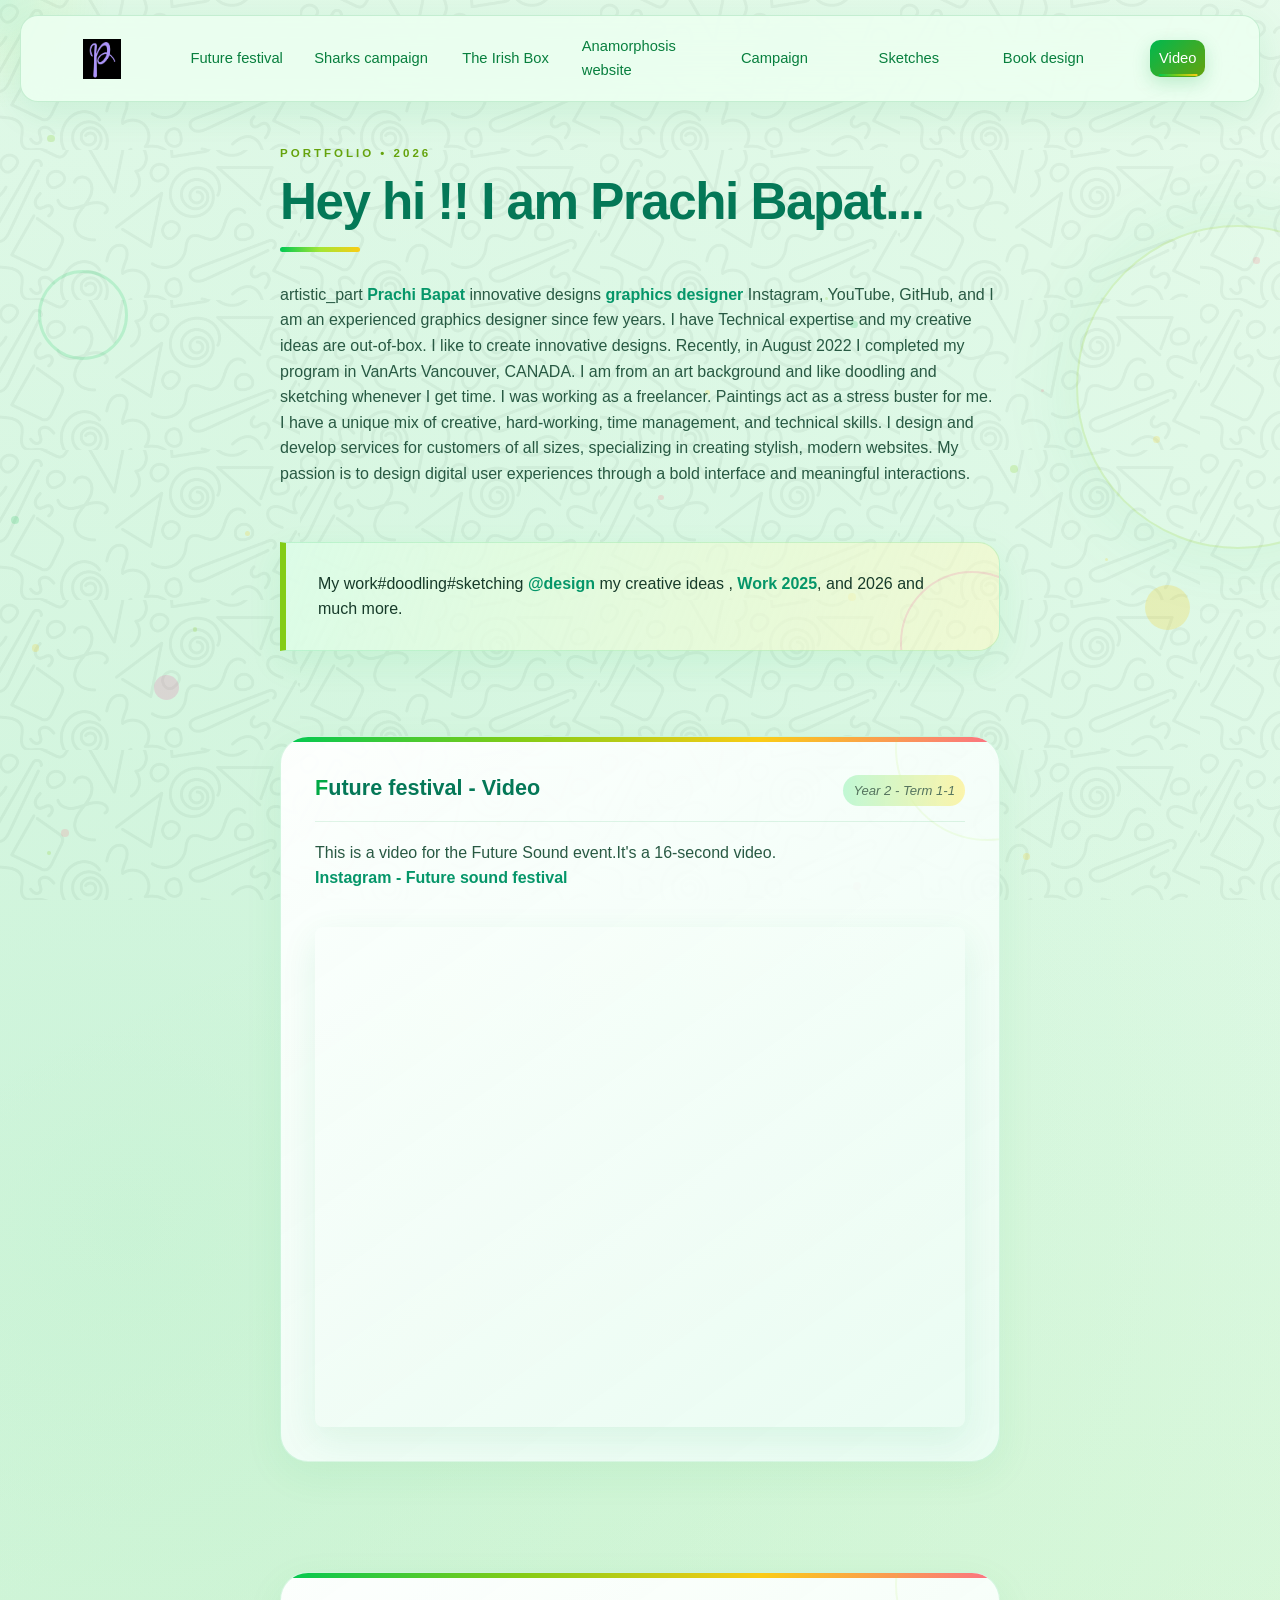
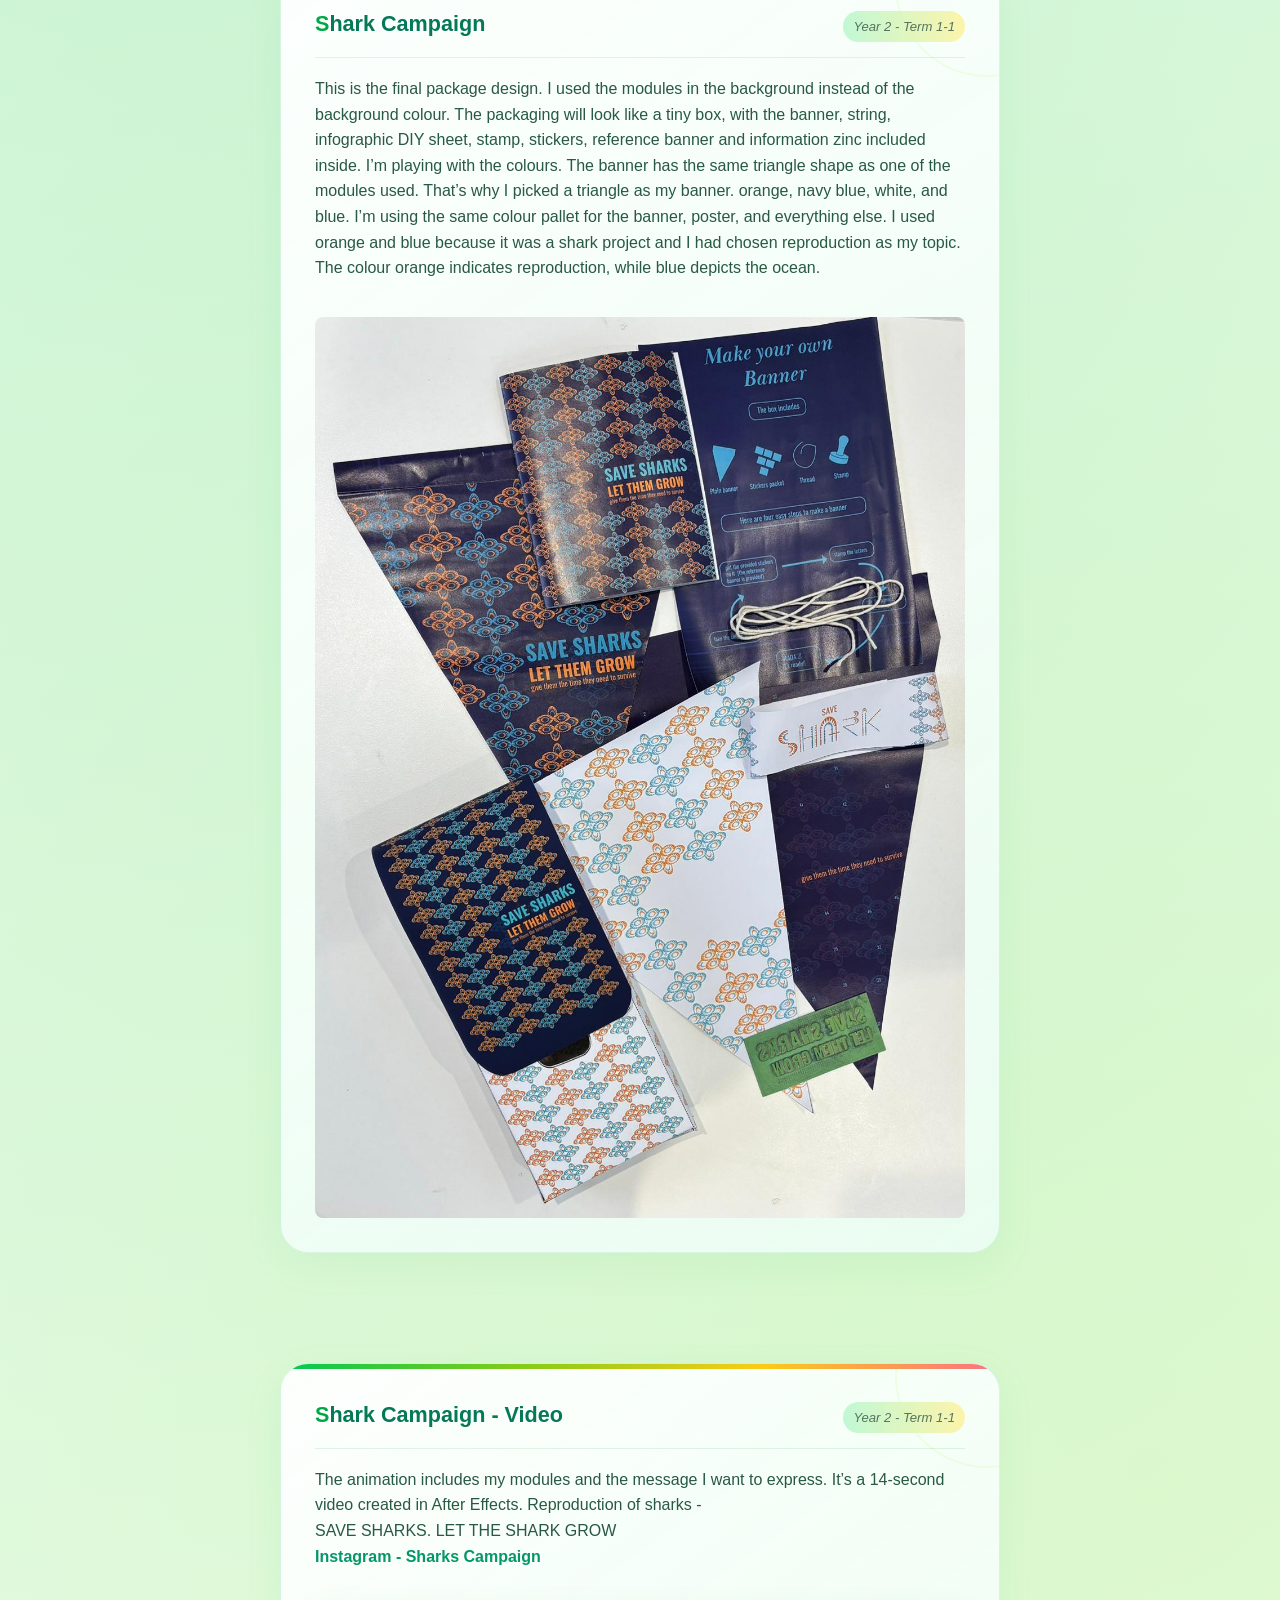
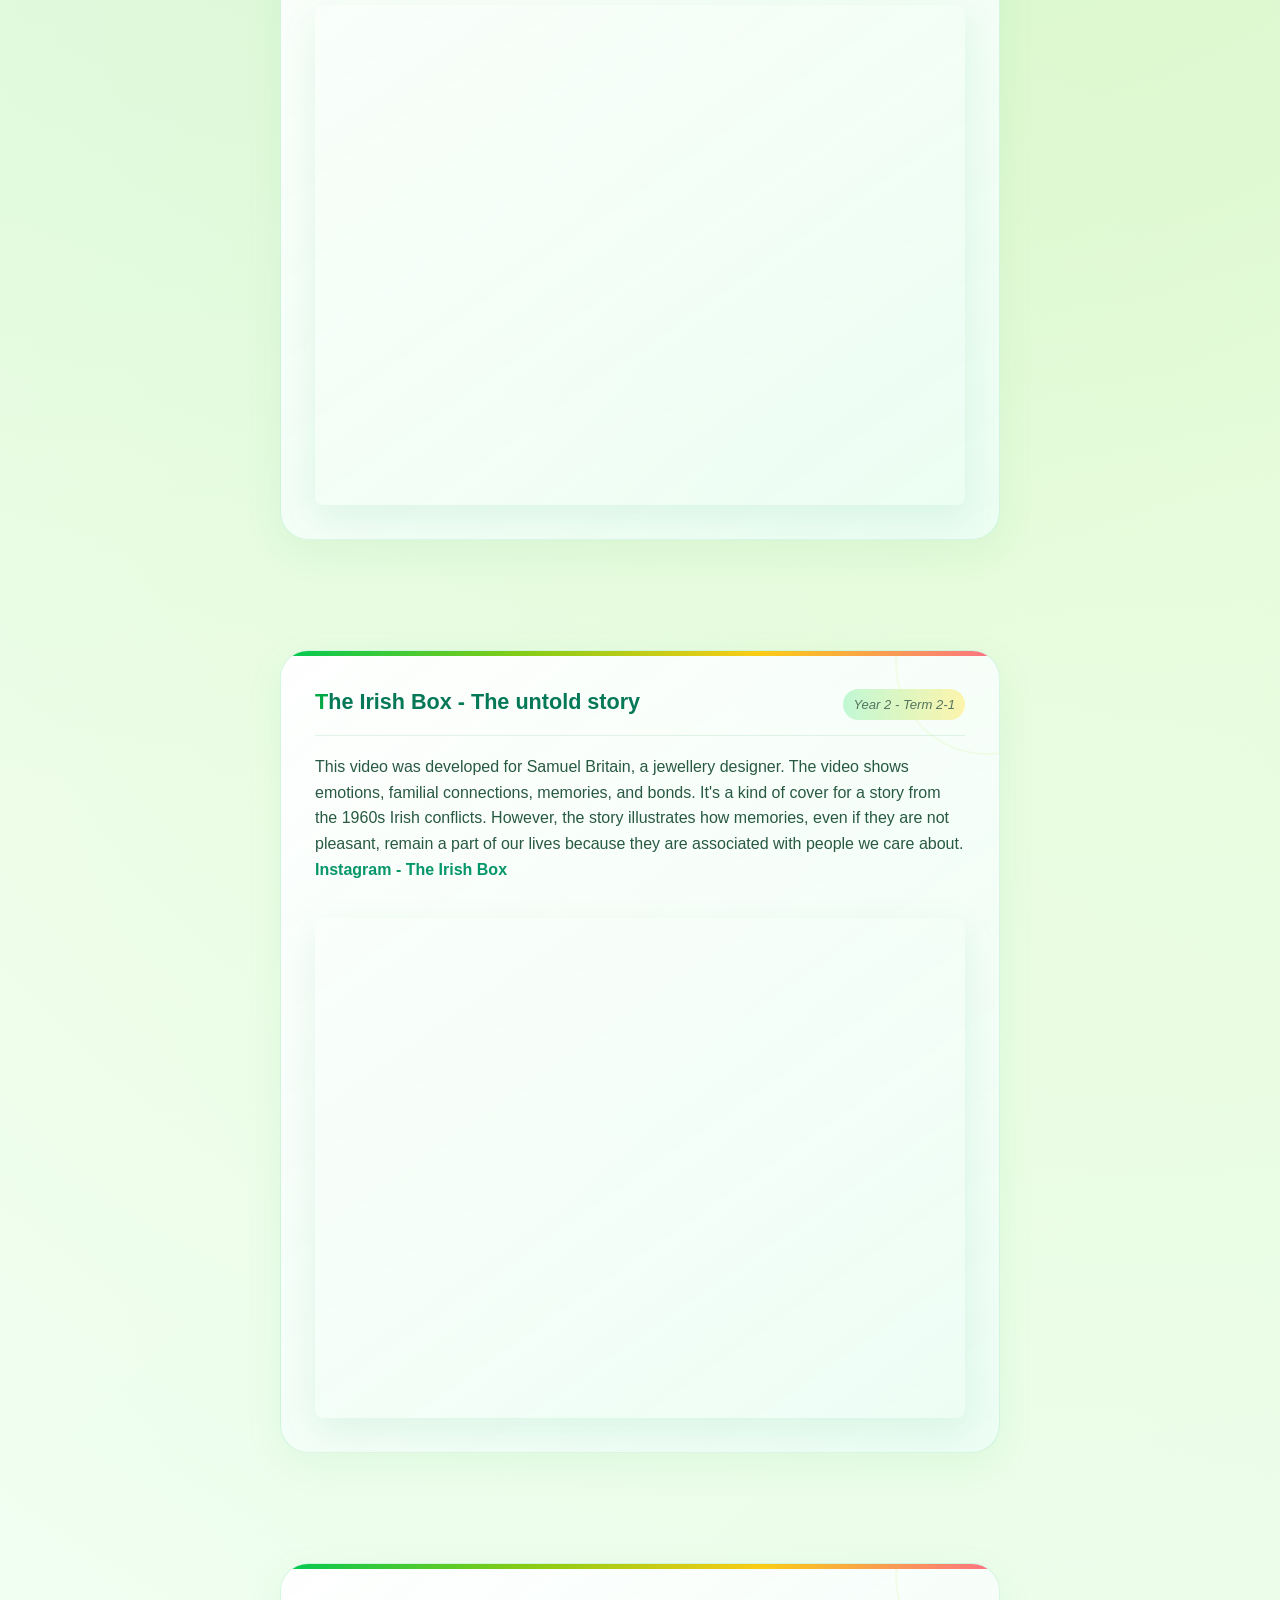
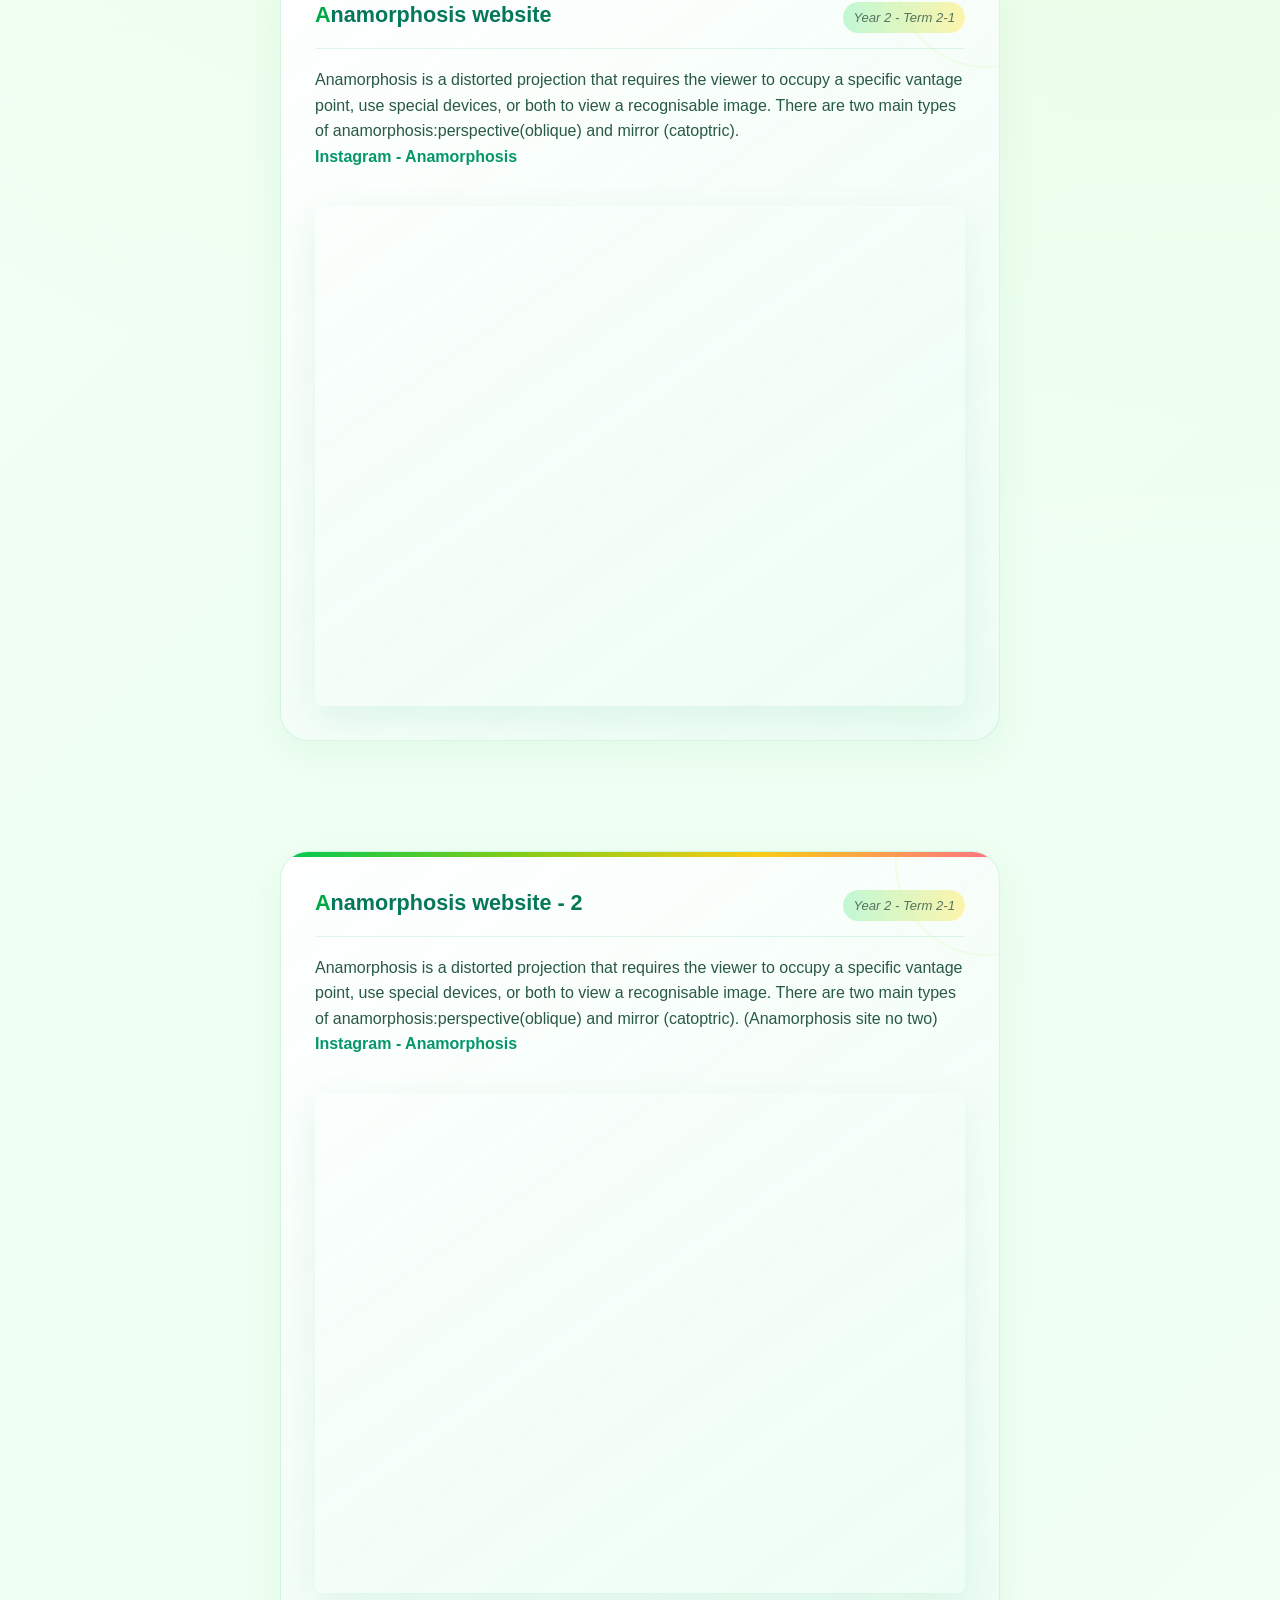
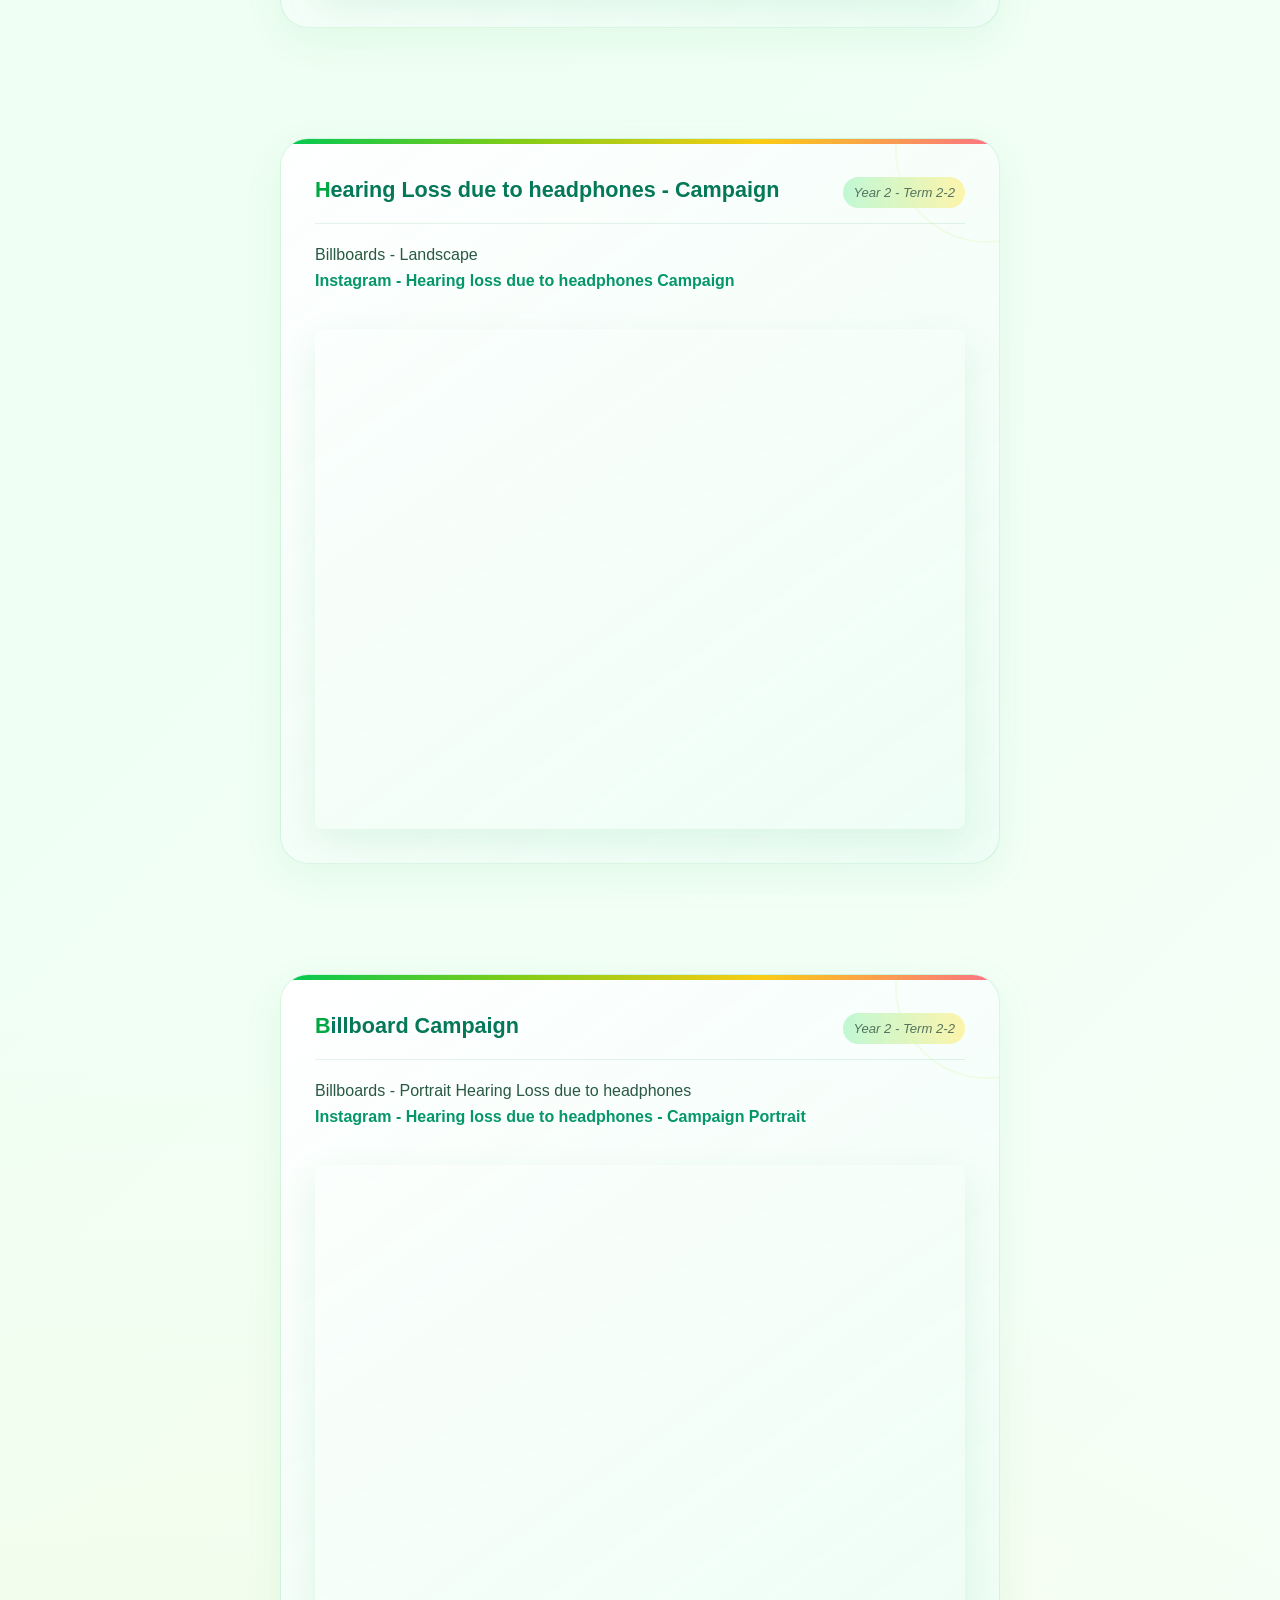
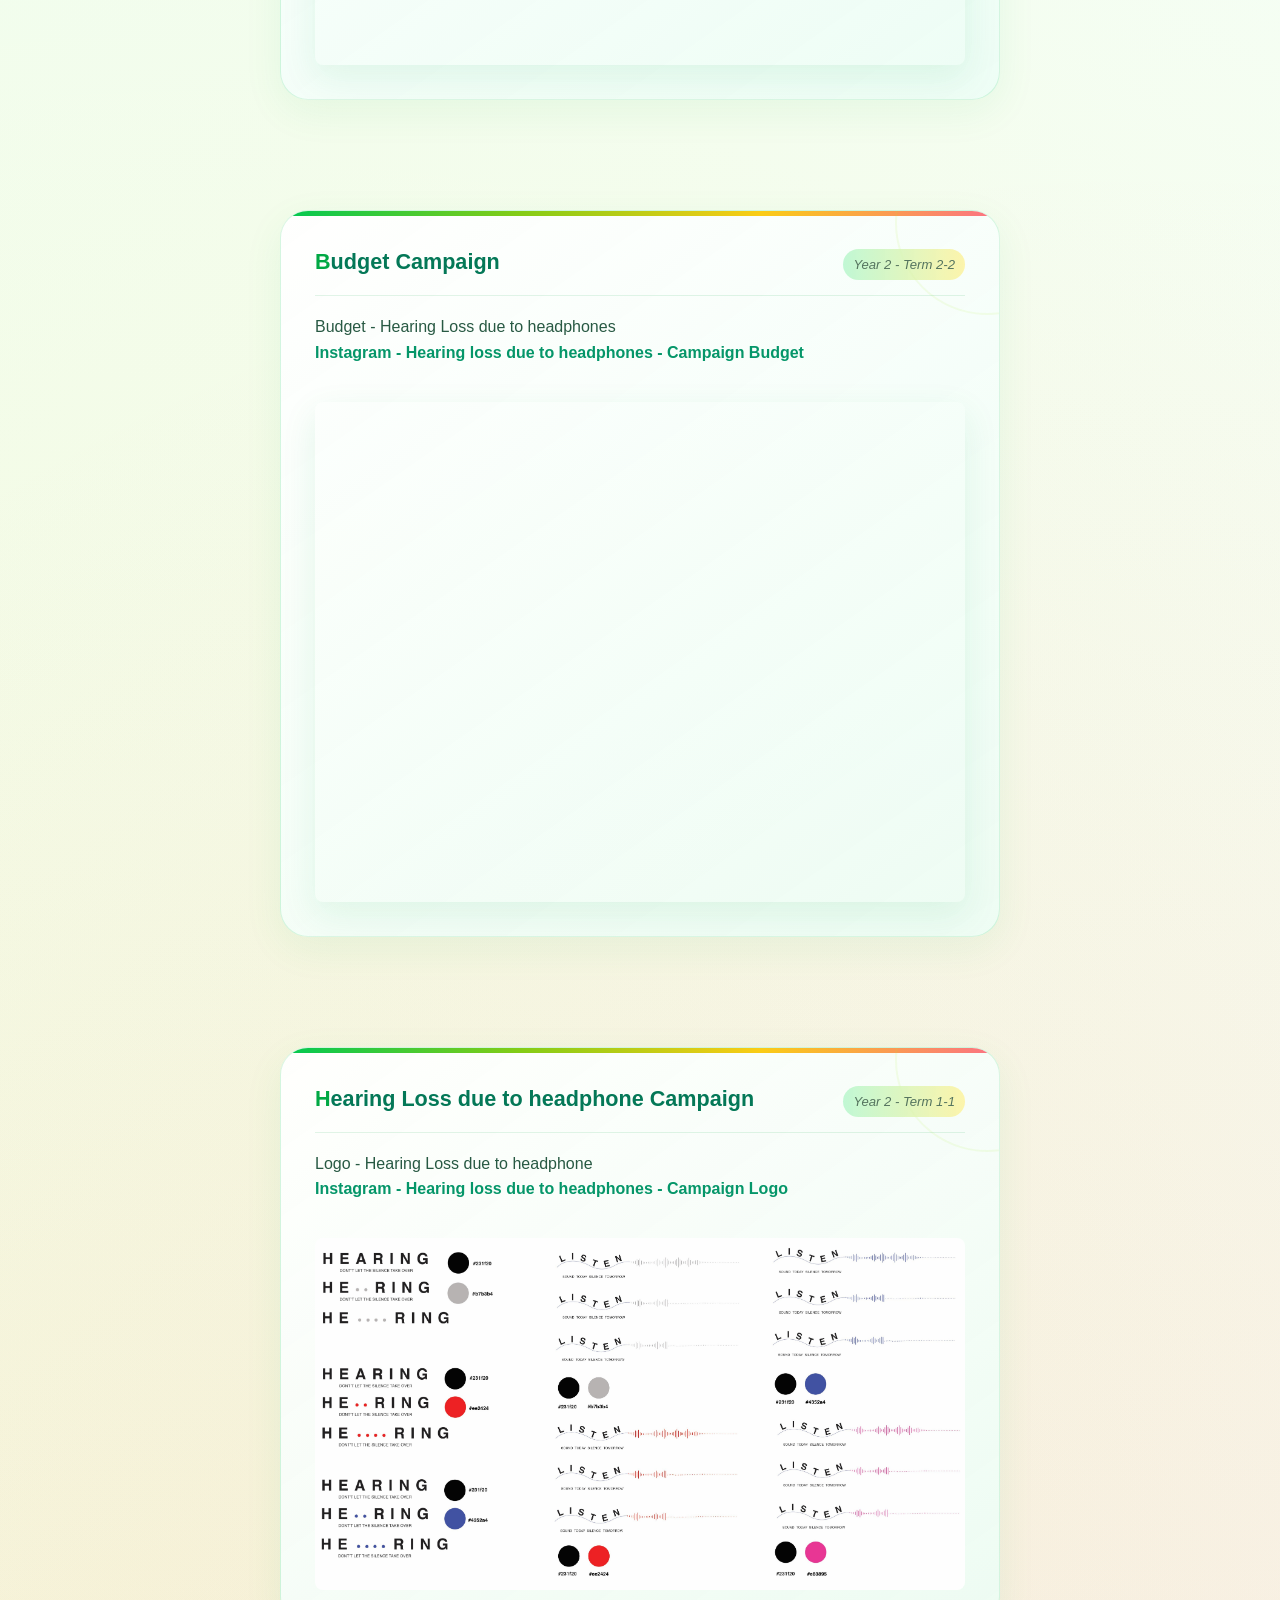
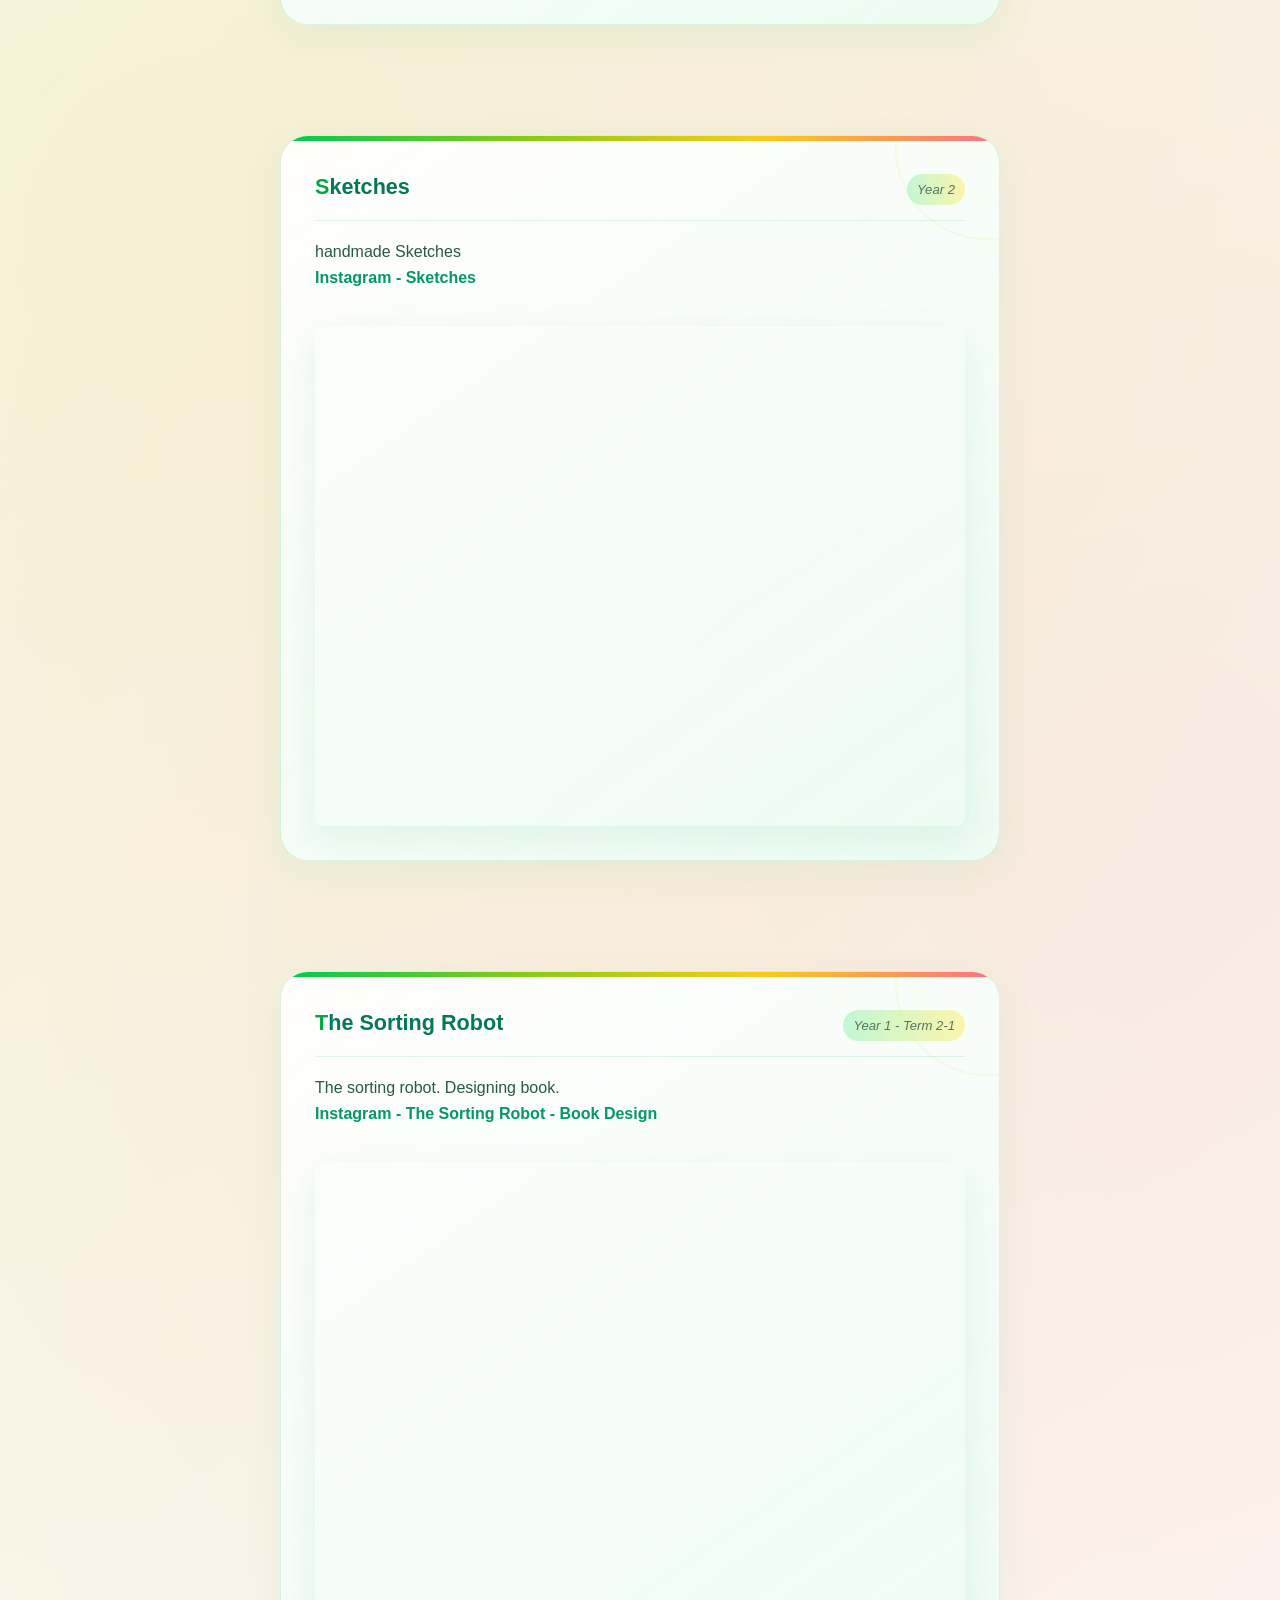
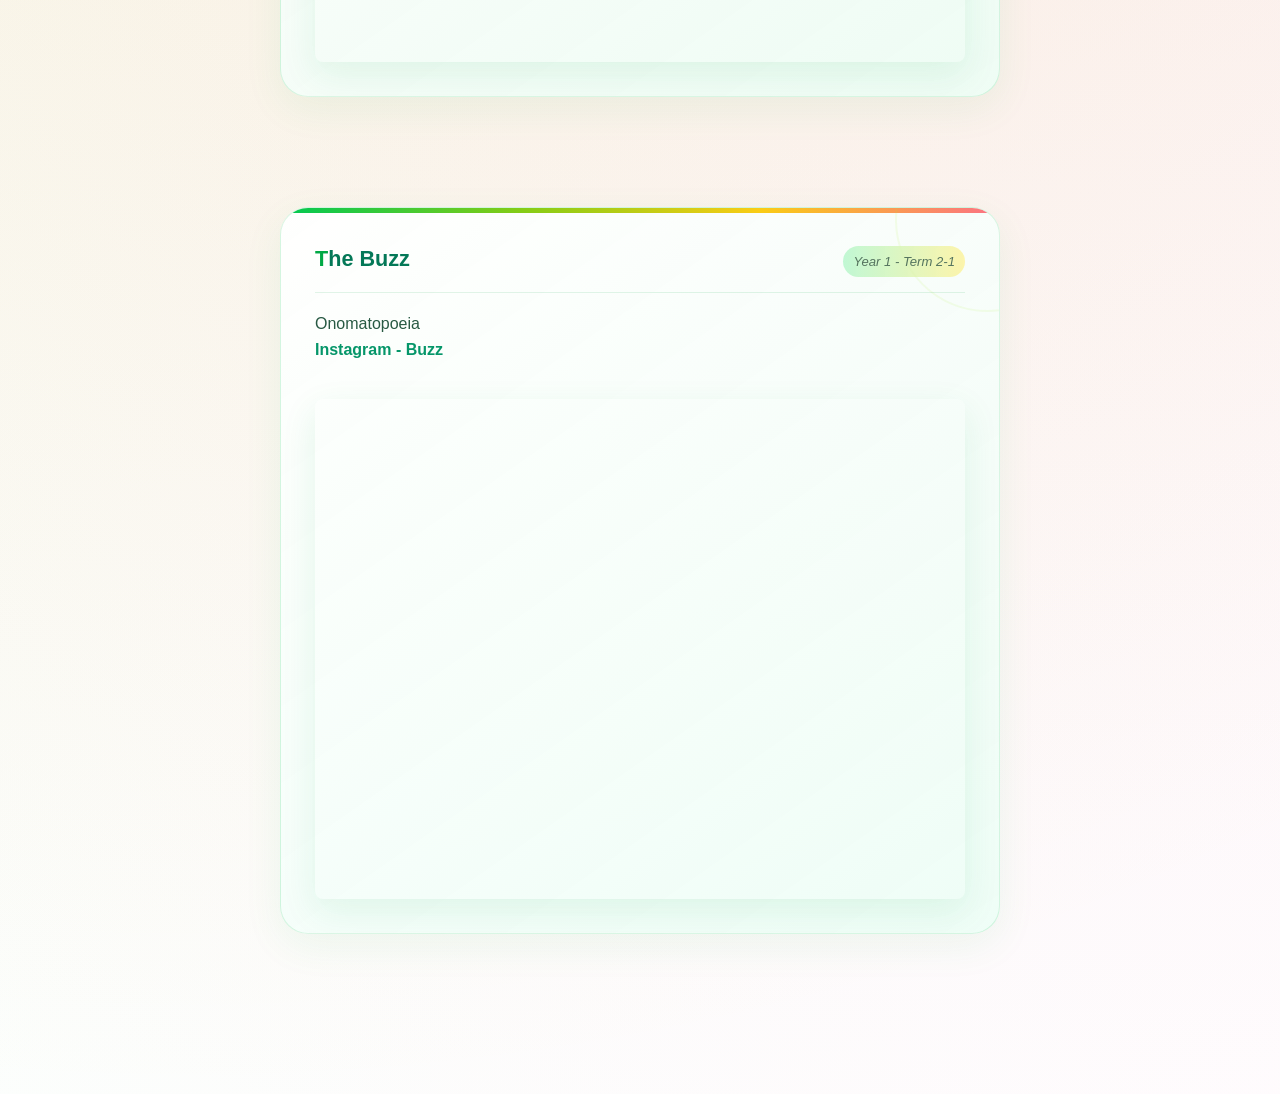
==== indexupdate1.html @ c4e403e0 "some changes" ====
<!DOCTYPE html>

<html lang="en">

<head>

    <meta charset="UTF-8">

    <meta name="viewport" content="width=device-width, initial-scale=1.0">

    <title>Prachi - Portfolio - 2026 - color option</title>

    <!-- Favicon -->

    <link rel="icon" type="image/png" href="assets/pp.png">

    <link rel="stylesheet" href="styles.css">

    <!-- Swamiho!!! -->
    <!-- <PrachiBapat> -->

</head>

<style>

* {
    margin: 0;
    padding: 0;
    box-sizing: border-box;
}

html {
    scroll-behavior: smooth;
}

/* =========================================================
   ANIMATED PAGE BACKGROUND
   ========================================================= */

body {

    font-family: "DM Sans", sans-serif;

    color: #173b2a;

    line-height: 1.6;

    position: relative;

    z-index: 0;

    background:
        radial-gradient(
            circle at 10% 10%,
            rgba(34, 197, 94, 0.20),
            transparent 25%
        ),
        radial-gradient(
            circle at 90% 25%,
            rgba(163, 230, 53, 0.18),
            transparent 25%
        ),
        radial-gradient(
            circle at 15% 80%,
            rgba(250, 204, 21, 0.14),
            transparent 25%
        ),
        radial-gradient(
            circle at 90% 85%,
            rgba(236, 72, 153, 0.10),
            transparent 22%
        ),
        linear-gradient(
            135deg,
            #f7fff8,
            #effff3,
            #ffffff
        );

    overflow-x: hidden;

}

/* Original doodle background */

body::before {

    content: "";

    position: fixed;

    inset: 0;

    background-image: url('assets/doodle.jpg');

    background-size: 300px;

    background-repeat: repeat;

    opacity: 0.04;

    z-index: -10;

    pointer-events: none;

}

/* =========================================================
   ANIMATED BACKGROUND ORBS
   ========================================================= */

body::after {

    content: "";

    position: fixed;

    width: 320px;

    height: 320px;

    right: -120px;

    top: 25%;

    border-radius: 50%;

    border: 2px solid rgba(132, 204, 22, 0.18);

    box-shadow:
        0 0 80px rgba(34, 197, 94, 0.10);

    z-index: -5;

    pointer-events: none;

    animation:
        orbitFloat 9s ease-in-out infinite;

}

@keyframes orbitFloat {

    0% {
        transform: translate(0, 0) rotate(0deg);
    }

    25% {
        transform: translate(-35px, 25px) rotate(90deg);
    }

    50% {
        transform: translate(-10px, 60px) rotate(180deg);
    }

    75% {
        transform: translate(35px, 20px) rotate(270deg);
    }

    100% {
        transform: translate(0, 0) rotate(360deg);
    }

}

/* =========================================================
   FLOATING DECORATIVE ELEMENTS
   ========================================================= */

.animated-decoration {

    position: fixed;

    pointer-events: none;

    z-index: -3;

    border-radius: 50%;

}

.decoration-one {

    width: 90px;

    height: 90px;

    left: 3%;

    top: 30%;

    border: 3px solid rgba(0, 200, 83, 0.16);

    animation:
        floatingOne 7s ease-in-out infinite;

}

.decoration-two {

    width: 45px;

    height: 45px;

    right: 7%;

    top: 65%;

    background:
        rgba(250, 204, 21, 0.22);

    animation:
        floatingTwo 5s ease-in-out infinite;

}

.decoration-three {

    width: 25px;

    height: 25px;

    left: 12%;

    top: 75%;

    background:
        rgba(236, 72, 153, 0.18);

    animation:
        floatingThree 6s ease-in-out infinite;

}

@keyframes floatingOne {

    0%, 100% {
        transform:
            translateY(0)
            rotate(0deg);
    }

    50% {
        transform:
            translateY(-50px)
            rotate(180deg);
    }

}

@keyframes floatingTwo {

    0%, 100% {
        transform:
            translateY(0)
            scale(1);
    }

    50% {
        transform:
            translateY(40px)
            scale(1.3);
    }

}

@keyframes floatingThree {

    0%, 100% {
        transform:
            translate(0, 0);
    }

    50% {
        transform:
            translate(35px, -45px);
    }

}

/* =========================================================
   MOUSE GLOW
   ========================================================= */

.mouse-glow {

    position: fixed;

    width: 220px;

    height: 220px;

    border-radius: 50%;

    pointer-events: none;

    z-index: -1;

    background:
        radial-gradient(
            circle,
            rgba(74, 222, 128, 0.13),
            rgba(163, 230, 53, 0.05),
            transparent 70%
        );

    transform:
        translate(-50%, -50%);

    transition:
        left 0.15s ease,
        top 0.15s ease;

}

/* =========================================================
   NAVIGATION
   ========================================================= */

.navbar {

    width: calc(100% - 40px);

    max-width: 1400px;

    margin: 15px auto 0;

    display: grid;

    grid-template-columns:
        repeat(9, 1fr);

    align-items: center;

    background:
        rgba(236, 255, 241, 0.88);

    backdrop-filter: blur(18px);

    -webkit-backdrop-filter: blur(18px);

    border:
        1px solid rgba(22, 163, 74, 0.18);

    border-radius: 18px;

    padding: 12px 14px;

    position: sticky;

    top: 15px;

    z-index: 1000;

    box-shadow:
        0 10px 35px rgba(22, 163, 74, 0.10);

    transition:
        box-shadow 0.4s ease,
        background 0.4s ease,
        transform 0.4s ease;

}

.navbar.scrolled {

    background:
        rgba(220, 252, 231, 0.96);

    box-shadow:
        0 15px 45px rgba(22, 163, 74, 0.20);

}

.nav-item {

    display: flex;

    justify-content: center;

    align-items: center;

}

.nav-item.logo img {

    height: 40px;

    width: auto;

    object-fit: contain;

    transition:
        transform 0.6s ease,
        filter 0.4s ease;

}

.nav-item.logo img:hover {

    transform:
        rotate(360deg)
        scale(1.1);

    filter:
        drop-shadow(
            0 5px 10px
            rgba(22, 163, 74, 0.25)
        );

}

.nav-item a {

    font-size: 0.92rem;

    font-weight: 500;

    color: #087f3e;

    text-decoration: none;

    display: inline-block;

    padding: 7px 9px;

    border-radius: 10px;

    position: relative;

    transition:
        transform 0.3s ease,
        color 0.3s ease,
        background 0.3s ease;

}

/* Animated navigation underline */

.nav-item a::after {

    content: "";

    position: absolute;

    left: 50%;

    bottom: 1px;

    width: 0;

    height: 2px;

    border-radius: 10px;

    background:
        linear-gradient(
            90deg,
            #00c853,
            #84cc16,
            #facc15
        );

    transform:
        translateX(-50%);

    transition:
        width 0.35s ease;

}

.nav-item a:hover::after,
.nav-item a.active::after {

    width: 70%;

}

.nav-item a:hover {

    transform:
        translateY(-3px)
        scale(1.04);

    color: #065f46;

    background:
        rgba(163, 230, 53, 0.35);

}

.nav-item a.active {

    color: #ffffff;

    background:
        linear-gradient(
            135deg,
            #00b84f,
            #65a30d
        );

    box-shadow:
        0 6px 18px
        rgba(22, 163, 74, 0.22);

}

/* =========================================================
   SCROLL PROGRESS
   ========================================================= */

.scroll-progress {

    position: fixed;

    top: 0;

    left: 0;

    height: 4px;

    width: 0%;

    background:
        linear-gradient(
            90deg,
            #00c853,
            #84cc16,
            #facc15,
            #fb7185
        );

    z-index: 3000;

    box-shadow:
        0 0 12px
        rgba(34, 197, 94, 0.45);

}

/* =========================================================
   CONTAINER
   ========================================================= */

.container {

    /* max-width: 1250px;

    margin: 0 auto;

    padding: 85px 8vw 80px; */

    
  
   
    max-width: 750px;
    margin: 0 auto;
    padding: 45px 15px 50px;




}

/* =========================================================
   MAIN HEADING
   ========================================================= */

h1 {

    font-size:
        clamp(2rem, 4vw, 3.6rem);

    line-height: 1.08;

    font-weight: 600;

    margin-bottom: 30px;

    color: #047857;

    letter-spacing: -1.5px;

    animation:
        headingAppear 1.2s ease forwards;

}

@keyframes headingAppear {

    from {

        opacity: 0;

        transform:
            translateY(30px);

    }

    to {

        opacity: 1;

        transform:
            translateY(0);

    }

}

h1::before {

    content: "PORTFOLIO • 2026";

    display: block;

    font-size: 0.72rem;

    letter-spacing: 3px;

    font-weight: 600;

    color: #65a30d;

    margin-bottom: 14px;

    animation:
        letterAppear 1.5s ease forwards;

}

@keyframes letterAppear {

    from {

        opacity: 0;

        letter-spacing: 10px;

    }

    to {

        opacity: 1;

        letter-spacing: 3px;

    }

}

h1::after {

    content: "";

    display: block;

    width: 80px;

    height: 5px;

    margin-top: 18px;

    border-radius: 20px;

    background:
        linear-gradient(
            90deg,
            #00c853,
            #a3e635,
            #facc15
        );

    animation:
        headingLine 3s ease-in-out infinite;

}

@keyframes headingLine {

    0%, 100% {
        width: 80px;
    }

    50% {
        width: 170px;
    }

}

/* =========================================================
   TEXT
   ========================================================= */

h2 {

    color: #047857;

}

p {

    font-size: 1rem;

    font-weight: 400;

}

.intro {

    max-width: 820px;

    margin-bottom: 55px;

    font-size: 1.05rem;

    color: #285943;

    animation:
        textReveal 1.5s ease 0.2s both;

}

@keyframes textReveal {

    from {

        opacity: 0;

        transform:
            translateY(25px);

    }

    to {

        opacity: 1;

        transform:
            translateY(0);

    }

}

strong {

    font-weight: 600;

    color: #059669;

}

a {

    color: inherit;

    text-decoration: none;

}

a:hover {

    text-decoration: underline;

}

/* =========================================================
   FEATURED SECTION
   ========================================================= */

.featured {

    margin:
        30px 0 85px;

    padding:
        28px 32px;

    border:
        1px solid rgba(34, 197, 94, 0.18);

    border-left:
        6px solid #84cc16;

    border-radius:
        0 22px 22px 0;

    background:
        linear-gradient(
            110deg,
            rgba(220, 252, 231, 0.95),
            rgba(254, 249, 195, 0.55)
        );

    box-shadow:
        0 12px 35px
        rgba(34, 197, 94, 0.09);

    position: relative;

    overflow: hidden;

    transition:
        transform 0.5s ease,
        box-shadow 0.5s ease;

}

.featured:hover {

    transform:
        translateX(10px);

    box-shadow:
        0 20px 50px
        rgba(34, 197, 94, 0.16);

}

.featured::after {

    content: "";

    position: absolute;

    width: 140px;

    height: 140px;

    right: -45px;

    bottom: -65px;

    border-radius: 50%;

    border:
        2px solid
        rgba(236, 72, 153, 0.16);

    animation:
        featuredCircle 5s ease-in-out infinite;

}

@keyframes featuredCircle {

    0%, 100% {

        transform:
            rotate(0deg)
            scale(1);

    }

    50% {

        transform:
            rotate(180deg)
            scale(1.25);

    }

}

/* =========================================================
   PROJECT CARDS
   ========================================================= */

.project {

    margin-top: 65px;

    display: flex;

    flex-direction: column;

    margin-bottom: 110px;

    padding: 34px;

    border-radius: 28px;

    background:
        linear-gradient(
            145deg,
            rgba(255, 255, 255, 0.94),
            rgba(236, 253, 245, 0.88)
        );

    border:
        1px solid
        rgba(34, 197, 94, 0.16);

    box-shadow:
        0 12px 40px
        rgba(22, 163, 74, 0.07);

    position: relative;

    overflow: hidden;

    opacity: 0;

    transform:
        translateY(70px)
        scale(0.97);

    transition:
        opacity 0.9s ease,
        transform 0.9s ease,
        box-shadow 0.5s ease,
        border-color 0.4s ease;

}

.project.visible {

    opacity: 1;

    transform:
        translateY(0)
        scale(1);

}

/* Animated coloured line */

.project::before {

    content: "";

    position: absolute;

    left: 0;

    top: 0;

    width: 0%;

    height: 5px;

    background:
        linear-gradient(
            90deg,
            #00c853,
            #84cc16,
            #facc15,
            #fb7185
        );

    transition:
        width 1.2s ease;

}

.project.visible::before {

    width: 100%;

}

/* Decorative rotating ring */

.project::after {

    content: "";

    position: absolute;

    width: 180px;

    height: 180px;

    border-radius: 50%;

    border:
        2px solid
        rgba(163, 230, 53, 0.10);

    right: -80px;

    top: -80px;

    pointer-events: none;

    transition:
        transform 0.7s ease;

}

.project:hover::after {

    transform:
        scale(1.5)
        rotate(60deg);

}

.project:hover {

    transform:
        translateY(-10px)
        scale(1.01);

    box-shadow:
        0 28px 70px
        rgba(22, 163, 74, 0.17);

    border-color:
        rgba(34, 197, 94, 0.35);

}

/* =========================================================
   PROJECT HEADER
   ========================================================= */

.project-header {

    display: flex;

    justify-content: space-between;

    align-items: baseline;

    gap: 25px;

    margin-bottom: 18px;

    padding-bottom: 15px;

    border-bottom:
        1px solid
        rgba(22, 163, 74, 0.12);

    position: relative;

    z-index: 2;

}

.project-title {

    font-size: 1.35rem;

    font-weight: 600;

    color: #047857;

    transition:
        color 0.35s ease,
        transform 0.35s ease,
        letter-spacing 0.35s ease;

}

.project-title::first-letter {

    color: #00a844;

}

.project:hover .project-title {

    color: #00a844;

    transform:
        translateX(7px);

    letter-spacing:
        0.2px;

}

.project-tag {

    font-size: 0.82rem;

    color: #55745f;

    font-style: italic;

    white-space: nowrap;

    padding:
        5px 10px;

    border-radius:
        20px;

    background:
        linear-gradient(
            90deg,
            rgba(187, 247, 208, 0.9),
            rgba(254, 240, 138, 0.7)
        );

    transition:
        transform 0.35s ease;

}

.project:hover .project-tag {

    transform:
        translateX(-5px)
        rotate(-2deg);

}

/* =========================================================
   DESCRIPTION
   ========================================================= */

.project-description {

    font-size: 1rem;

    margin-bottom: 18px;

    max-width: 800px;

    color: #285943;

    position: relative;

    z-index: 2;

}

.project-description a {

    color: #059669;

    font-weight: 500;

    transition:
        color 0.3s ease,
        padding-left 0.3s ease;

}

.project-description a:hover {

    color: #db2777;

    padding-left: 5px;

}

/* =========================================================
   MEDIA
   ========================================================= */

.project-images {

    width: 100%;

    display: flex;

    gap: 30px;

    flex-wrap: wrap;

    margin-top: 18px;

    position: relative;

    z-index: 2;

}

.project-image {

    max-width: 100%;

    height: auto;

    border-radius: 16px;

    transition:
        transform 0.6s ease,
        box-shadow 0.6s ease,
        filter 0.6s ease;

}

.project-image.device {

    width: 100%;

}

/* Image animation */

.project-images img.project-image {

    position: relative;

}

.project-images img.project-image:hover {

    transform:
        scale(1.025);

    box-shadow:
        0 25px 55px
        rgba(22, 163, 74, 0.22);

    filter:
        saturate(1.12)
        brightness(1.02);

}

/* =========================================================
   VIDEO ANIMATION
   ========================================================= */

.project-images iframe {

    box-shadow:
        0 12px 35px
        rgba(22, 163, 74, 0.10);

    transition:
        transform 0.6s ease,
        box-shadow 0.6s ease,
        filter 0.6s ease;

}

.project-images iframe:hover {

    transform:
        scale(1.012)
        translateY(-6px);

    box-shadow:
        0 25px 60px
        rgba(22, 163, 74, 0.22);

    filter:
        saturate(1.08);

}

/* =========================================================
   IMAGE SHIMMER
   ========================================================= */

.project-images img {

    overflow: hidden;

}

.project-images img::after {

    content: "";

    position: absolute;

}

/* =========================================================
   BACK TO TOP
   ========================================================= */

.back-to-top {

    position: fixed;

    right: 25px;

    bottom: 25px;

    width: 50px;

    height: 50px;

    border: none;

    border-radius: 50%;

    background:
        linear-gradient(
            135deg,
            #00b84f,
            #84cc16
        );

    color: white;

    font-size: 21px;

    cursor: pointer;

    opacity: 0;

    visibility: hidden;

    transform:
        translateY(25px)
        rotate(-45deg);

    transition:
        opacity 0.4s ease,
        visibility 0.4s ease,
        transform 0.4s ease,
        box-shadow 0.4s ease;

    z-index: 1500;

    box-shadow:
        0 8px 25px
        rgba(22, 163, 74, 0.25);

}

.back-to-top.show {

    opacity: 1;

    visibility: visible;

    transform:
        translateY(0)
        rotate(0deg);

}

.back-to-top:hover {

    transform:
        translateY(-7px)
        rotate(360deg)
        scale(1.1);

    box-shadow:
        0 15px 35px
        rgba(22, 163, 74, 0.35);

}

/* =========================================================
   MOBILE
   ========================================================= */

@media (max-width: 900px) {

    .navbar {

        grid-template-columns:
            repeat(3, 1fr);

        gap: 8px;

    }

    .nav-item.logo {

        grid-column:
            1 / -1;

    }

    .container {

        padding:
            65px 25px;

    }

}

@media (max-width: 768px) {

    .navbar {

        width:
            calc(100% - 20px);

        margin-top:
            10px;

        grid-template-columns:
            1fr 1fr;

        gap: 8px;

        padding: 14px;

        border-radius: 16px;

        top: 10px;

    }

    .nav-item.logo {

        grid-column:
            1 / -1;

    }

    .container {

        padding:
            50px 20px;

    }

    h1 {

        font-size:
            2rem;

    }

    .intro {

        font-size:
            1rem;

    }

    .featured {

        padding:
            22px;

        margin-bottom:
            55px;

    }

    .project {

        padding:
            20px;

        margin-bottom:
            75px;

        border-radius:
            20px;

    }

    .project-header {

        flex-direction:
            column;

        align-items:
            flex-start;

        gap:
            10px;

    }

    .project-tag {

        white-space:
            normal;

    }

}

@media (max-width: 480px) {

    .navbar {

        grid-template-columns:
            1fr;

    }

    .nav-item.logo {

        grid-column:
            auto;

    }

    .nav-item a {

        font-size:
            0.9rem;

    }

    .container {

        padding:
            45px 15px;

    }

    .project {

        padding:
            17px;

    }

    .back-to-top {

        right:
            15px;

        bottom:
            15px;

    }

}

/* =========================================================
   REDUCE MOTION FOR ACCESSIBILITY
   ========================================================= */

@media (prefers-reduced-motion: reduce) {

    *,
    *::before,
    *::after {

        animation-duration:
            0.01ms !important;

        animation-iteration-count:
            1 !important;

        transition-duration:
            0.01ms !important;

        scroll-behavior:
            auto !important;

    }

}

</style>

<body>

<!-- Animated visual layers -->
<div class="mouse-glow" id="mouseGlow"></div>

<div class="animated-decoration decoration-one"></div>
<div class="animated-decoration decoration-two"></div>
<div class="animated-decoration decoration-three"></div>

<div class="scroll-progress" id="scrollProgress"></div>

<nav class="navbar">

    <div class="nav-item logo">

        <img src="assets/pp.png" alt="Logo">

    </div>

    <div class="nav-item">

        <a href="#future">Future festival</a>

    </div>

    <div class="nav-item">

        <a href="#shark">Sharks campaign</a>

    </div>

    <div class="nav-item">

        <a href="#irish">The Irish Box</a>

    </div>

    <div class="nav-item">

        <a href="#anamorphosis">Anamorphosis website</a>

    </div>

    <div class="nav-item">

        <a href="#campaign">Campaign</a>

    </div>

    <div class="nav-item">

        <a href="#sketches">Sketches</a>

    </div>

    <div class="nav-item">

        <a href="#book">Book design</a>

    </div>

    <div class="nav-item">

        <a href="#buzz">Video</a>

    </div>

</nav>

<!-- My section Prachi Bapat -->

<div class="container">

<h1>Hey hi !! I am Prachi Bapat...</h1>

<div class="intro">

    <p>

    artistic_part

        <a href="https://www.instagram.com/artistic_part/" target="_blank" rel="noopener noreferrer">

        <strong>Prachi Bapat</strong>

        </a>

       innovative designs <strong>graphics designer</strong> 

        <a href="https://www.instagram.com/artistic_part/" target="_blank" rel="noopener noreferrer">Instagram</a>, 

        <a href="https://www.youtube.com/@bapatprachi1" target="_blank" rel="noopener noreferrer">YouTube</a>, 

        <a href="https://github.com/PrachiBapat" target="_blank" rel="noopener noreferrer">GitHub</a>, and 

       I am an experienced graphics designer since few years. I have Technical expertise and my creative ideas 

        are out-of-box. I like to create innovative designs. Recently, in August 2022 I completed my program in 

        VanArts Vancouver, CANADA. I am from an art background and like doodling and sketching whenever I get time. 

        I was working as a freelancer.

        Paintings act as a stress buster for me. I have a unique mix of creative, hard-working, time management, and 

        technical skills. I design and develop services for customers of all sizes, specializing in creating stylish, 

        modern websites. My passion is to design digital user experiences through a bold interface and meaningful 

        interactions.



    </p>

</div>

<div class="featured">

    <p>

        My work#doodling#sketching

        <a href="https://www.instagram.com/artistic_part/" target="_blank" rel="noopener noreferrer">

        <strong>@design</strong>

        </a>

        my creative ideas , 

        <a href="https://www.instagram.com/artistic_part/" target="_blank" rel="noopener noreferrer"></a>

        <a href="https://www.instagram.com/artistic_part/" target="_blank" rel="noopener noreferrer"><strong>Work 2025</strong></a>, and 2026 and much more.

    </p>

</div>


<!-- Future sound festival - Video -->

<div class="project" id="future">

<div class="project-header">

<h2 class="project-title">Future festival - Video</h2>

<span class="project-tag">Year 2 - Term 1-1</span>

</div>

<p class="project-description">

    This is a video for the Future Sound event.It's a 16-second video. <br>

     <a href="https://www.instagram.com/p/DY4SXnEIlF7/" target="_blank" rel="noopener noreferrer">

        <strong>Instagram - Future sound festival</strong>

        </a>

</p>

<div class="project-images">

    <iframe 

        class="project-image device"

        src="https://www.youtube.com/embed/Sf2sxifZzIE"

      style="width:100%; height:500px; border-radius:8px; border:none;"

        allow="accelerometer; autoplay; clipboard-write; encrypted-media; gyroscope; picture-in-picture"

        allowfullscreen>

    </iframe>

</div>

</div>       


<!-- Shark campaign -->

<div class="project" id="shark">

<div class="project-header">

<h2 class="project-title">Shark Campaign</h2>

<span class="project-tag">Year 2 - Term 1-1</span>

</div>

<p class="project-description">

This is the final package design. I used the modules

in the background instead of the background

colour. The packaging will look like a tiny box,

with the banner, string, infographic DIY sheet,

stamp, stickers, reference banner and information

zinc included inside. I’m playing with the colours.

The banner has the same triangle shape as one of

the modules used. That’s why I picked a triangle as

my banner. orange, navy blue, white, and blue. I’m using the same

colour pallet for the banner, poster, and everything else.

I used orange and blue because it was a shark project

and I had chosen reproduction as my topic. The colour

orange indicates reproduction, while blue depicts the ocean. 

</p>

<div class="project-images" data-link="https://www.instagram.com/p/DTfpolkDM44/?img_index=1">

<div class="project-image device">

<img 

src="assets/SharksCampaign.jpeg" 

class="project-image device"

style="width:100%; height:100%; object-fit:cover; display:block; border-radius:8px;"

alt="sharks"

/>

</div>

</div>

</div>


<!-- Shark campaign - Video -->

<div class="project">

<div class="project-header">

<h2 class="project-title">Shark Campaign - Video</h2>

<span class="project-tag">Year 2 - Term 1-1</span>

</div>

<p class="project-description">

    The animation includes my modules and the message I want to express. It’s a 14-second video created in After Effects. 

    Reproduction of sharks - <br> SAVE SHARKS. LET THE SHARK GROW <br>

     <a href="https://www.instagram.com/p/DTz6Tdmjepw/?img_index=1" target="_blank" rel="noopener noreferrer">

        <strong>Instagram - Sharks Campaign</strong>

        </a>

</p>

<div class="project-images">

    <iframe 

        class="project-image device"

        src="https://www.youtube.com/embed/jfuZoXgCUTU"

      style="width:100%; height:500px; border-radius:8px; border:none;"

        allow="accelerometer; autoplay; clipboard-write; encrypted-media; gyroscope; picture-in-picture"

        allowfullscreen>

    </iframe>

</div>

</div>


<!-- The Irish Box - The untold story -->

<div class="project" id="irish">

<div class="project-header">

        <h2 class="project-title">The Irish Box - The untold story</h2>

        <span class="project-tag">Year 2 - Term 2-1</span>

    </div>

        <p class="project-description">

        This video was developed for Samuel Britain, a jewellery designer. The video shows emotions, familial connections, 

        memories, and bonds. It's a kind of cover for a story from the 1960s Irish conflicts. However, the story illustrates 

        how memories, even if they are not pleasant, remain a part of our lives because they are associated with people 

        we care about.<br>

         <a href="https://www.instagram.com/p/DXGnGL6jYrQ/" target="_blank" rel="noopener noreferrer">

        <strong>Instagram - The Irish Box</strong>

        </a>

        </p>

   <div class="project-images">

    <iframe 

        class="project-image device"

        src="https://www.youtube.com/embed/rxQp_QHBBwI"

      style="width:100%; height:500px; border-radius:8px; border:none;"

        allow="accelerometer; autoplay; clipboard-write; encrypted-media; gyroscope; picture-in-picture"

        allowfullscreen>

    </iframe>

</div>

</div>  


<!-- Website Anamorphosis -->

<div class="project" id="anamorphosis">

<div class="project-header">

<h2 class="project-title">Anamorphosis website</h2>

        <span class="project-tag">Year 2 - Term 2-1</span>

        </div>

        <p class="project-description">

        Anamorphosis is a distorted projection that requires the viewer to occupy a 

        specific vantage point, use special devices, or both to view a recognisable image. 

        There are two main types of anamorphosis:perspective(oblique) and mirror (catoptric). <br>

         <a href="https://www.instagram.com/p/DY26A_AoNQ3/" target="_blank" rel="noopener noreferrer">

        <strong>Instagram - Anamorphosis</strong>

        </a>

        </p>

    <div class="project-images" data-link="https://www.instagram.com/p/DY26A_AoNQ3/">

    <iframe 

        class="project-image device"

        src="https://www.youtube.com/embed/jjucuS_l2oU"

        style="width:100%; height:500px; border-radius:8px; border:none;"

        allow="autoplay; encrypted-media"

        allowfullscreen>

    </iframe>

</div>

</div> 



<!-- Anamorphosis site no 2 -->

<div class="project">

            <div class="project-header">

                <h2 class="project-title">Anamorphosis website - 2</h2>

                <span class="project-tag">Year 2 - Term 2-1</span>

            </div>

            <p class="project-description">

            Anamorphosis is a distorted projection that requires the viewer to occupy a 

            specific vantage point, use special devices, or both to view a recognisable image. 

            There are two main types of anamorphosis:perspective(oblique) and mirror (catoptric).

            (Anamorphosis site no two) <br>

             <a href="https://www.instagram.com/p/DY26xg7IZVU/" target="_blank" rel="noopener noreferrer">

            <strong>Instagram - Anamorphosis</strong>

            </a>

            </p>

    <div class="project-images" data-link="https://www.instagram.com/p/DY26xg7IZVU/">

    <iframe 

        class="project-image device"

        src="https://www.youtube.com/embed/wKIyB-eJLmo"

        style="width:100%; height:500px; border-radius:8px; border:none;"

        allow="autoplay; encrypted-media"

        allowfullscreen>

    </iframe>

</div>

</div>


<!-- Billboard - Campaign -->

<div class="project" id="campaign">

            <div class="project-header">

                <h2 class="project-title"> Hearing Loss due to headphones - Campaign</h2>

                <span class="project-tag">Year 2 - Term 2-2</span>

            </div>

            <p class="project-description">

            Billboards - Landscape <br>

            <a href="https://www.instagram.com/p/DY2wqzvoAAr/" target="_blank" rel="noopener noreferrer">

            <strong>Instagram - Hearing loss due to headphones Campaign</strong>

        </a>

            </p>

    <div class="project-images" data-link="https://www.instagram.com/p/DY2wqzvoAAr/">

    <iframe 

        class="project-image device"

        src="https://www.youtube.com/embed/767msRxEMl8"

        style="width:100%; height:500px; border-radius:8px; border:none;"

        allow="autoplay; encrypted-media"

        allowfullscreen>

    </iframe>

</div>

</div>


<!-- Billboard - Campaign - Portrait-->

<div class="project" id="campaign">

            <div class="project-header">

                <h2 class="project-title"> Billboard Campaign</h2>

                <span class="project-tag">Year 2 - Term 2-2</span>

            </div>

            <p class="project-description">

            Billboards - Portrait

            Hearing Loss due to headphones<br>

            <a href="https://www.instagram.com/p/DY2xyRoocsJ/" target="_blank" rel="noopener noreferrer">

            <strong>Instagram - Hearing loss due to headphones - Campaign Portrait</strong>

        </a>

            </p>

    <div class="project-images" data-link="https://www.instagram.com/p/DY2xyRoocsJ/">

    <iframe 

        class="project-image device"

        src="https://www.youtube.com/embed/bPIADqx1MvQ"

        style="width:100%; height:500px; border-radius:8px; border:none;"

        allow="autoplay; encrypted-media"

        allowfullscreen>

    </iframe>

</div>

</div>


<!-- Budget - Campaign -->

<div class="project" id="campaign">

            <div class="project-header">

                <h2 class="project-title"> Budget Campaign</h2>

                <span class="project-tag">Year 2 - Term 2-2</span>

            </div>

            <p class="project-description">

            Budget - Hearing Loss due to headphones <br>

             <a href="https://www.instagram.com/p/DY2-UrKo-hL/" target="_blank" rel="noopener noreferrer">

            <strong>Instagram - Hearing loss due to headphones - Campaign Budget</strong>

        </a>

            </p>

    <div class="project-images" data-link="https://www.instagram.com/p/DY2-UrKo-hL/">

    <iframe 

        class="project-image device"

        src="https://www.youtube.com/embed/WJ8DaYz_bf4"

        style="width:100%; height:500px; border-radius:8px; border:none;"

        allow="autoplay; encrypted-media"

        allowfullscreen>

    </iframe>

</div>

</div>


<!-- Logo campaign -->

<div class="project" id="campaign">

    <div class="project-header">

    <h2 class="project-title">Hearing Loss due to headphone Campaign</h2>

    <span class="project-tag">Year 2 - Term 1-1</span>

    </div>

    <p class="project-description">

         Logo - Hearing Loss due to headphone <br>

               <a href="https://www.instagram.com/p/DY2y972jb9u/" target="_blank" rel="noopener noreferrer">

            <strong>Instagram - Hearing loss due to headphones - Campaign Logo</strong>

        </a> 

    </p>

    <div class="project-images" data-link="https://www.instagram.com/p/DY2y972jb9u/">

    <div class="project-image device">

            <img 

            src="assets/Hearing Loss due to Headphones - Logo-01.jpg" 

            class="project-image device"

            style="width:100%; height:100%; object-fit:cover; display:block; border-radius:8px;"

            alt="sharks"

            />

</div>

</div>

</div>


<!-- Sketches -->

<div class="project" id="sketches">

            <div class="project-header">

                <h2 class="project-title"> Sketches</h2>

                <span class="project-tag">Year 2</span>

            </div>

            <p class="project-description">

            handmade Sketches <br>

            <a href="https://www.instagram.com/artistic_part/reel/DY2yWN8I6-Y/" target="_blank" rel="noopener noreferrer">

            <strong>Instagram - Sketches</strong>

        </a> 

            </p>

    <div class="project-images" data-link="https://www.instagram.com/artistic_part/reel/DY2yWN8I6-Y/">

    <iframe 

        class="project-image device"

        src="https://www.youtube.com/embed/px8XT_Nkpfc"

        style="width:100%; height:500px; border-radius:8px; border:none;"

        allow="autoplay; encrypted-media"

        allowfullscreen>

    </iframe>

</div>

</div>


<!-- Book - The sorting robot -->

<div class="project" id="book">

            <div class="project-header">

                <h2 class="project-title">The Sorting Robot</h2>

                <span class="project-tag">Year 1 - Term 2-1</span>

            </div>

            <p class="project-description">

            The sorting robot. Designing book.<br>

                  <a href="https://www.instagram.com/p/DOA12x0DUyA/" target="_blank" rel="noopener noreferrer">

            <strong>Instagram - The Sorting Robot - Book Design</strong>

        </a> 

            </p>

    <div class="project-images" data-link="https://www.instagram.com/p/DOA12x0DUyA/">

    <iframe 

        class="project-image device"

        src="https://www.youtube.com/embed/66nBDnQL9U8"

        style="width:100%; height:500px; border-radius:8px; border:none;"

        allow="autoplay; encrypted-media"

        allowfullscreen>

    </iframe>

</div>

</div>


<!-- Video - Buzz -->

<div class="project" id="buzz">

            <div class="project-header">

                <h2 class="project-title">The Buzz</h2>

                <span class="project-tag">Year 1 - Term 2-1</span>

            </div>

            <p class="project-description">

            Onomatopoeia <br>

                   <a href="https://www.instagram.com/p/DYuwjzrI7lY/" target="_blank" rel="noopener noreferrer">

            <strong>Instagram - Buzz</strong>

        </a>

            </p>

    <div class="project-images" data-link="https://www.instagram.com/p/DYuwjzrI7lY/">

    <iframe 

        class="project-image device"

        src="https://www.youtube.com/embed/GcsMvX7XHA8"

        style="width:100%; height:500px; border-radius:8px; border:none;"

        allow="autoplay; encrypted-media"

        allowfullscreen>

    </iframe>

</div>

</div>


</div>


<button class="back-to-top" id="backToTop" aria-label="Back to top">
    ↑
</button>


<script src="script.js"></script>

<script>

document.addEventListener('DOMContentLoaded', function() {

    console.log('Portfolio page loaded');

    document.documentElement.style.scrollBehavior = 'smooth';


    /* =====================================================
       MOUSE FOLLOWING GLOW
       ===================================================== */

    const mouseGlow =
        document.getElementById('mouseGlow');

    let mouseX = 0;
    let mouseY = 0;
    let glowX = 0;
    let glowY = 0;

    document.addEventListener('mousemove', function(event) {

        mouseX = event.clientX;
        mouseY = event.clientY;

    });

    function animateGlow() {

        glowX += (mouseX - glowX) * 0.08;
        glowY += (mouseY - glowY) * 0.08;

        mouseGlow.style.left =
            glowX + 'px';

        mouseGlow.style.top =
            glowY + 'px';

        requestAnimationFrame(animateGlow);

    }

    animateGlow();


    /* =====================================================
       SCROLL PROGRESS
       ===================================================== */

    const progress =
        document.getElementById('scrollProgress');

    function updateProgress() {

        const scrollTop =
            window.scrollY;

        const documentHeight =
            document.documentElement.scrollHeight -
            window.innerHeight;

        const percentage =
            documentHeight > 0
            ? (scrollTop / documentHeight) * 100
            : 0;

        progress.style.width =
            percentage + '%';

    }

    window.addEventListener(
        'scroll',
        updateProgress,
        { passive: true }
    );

    updateProgress();


    /* =====================================================
       NAVBAR SCROLL ANIMATION
       ===================================================== */

    const navbar =
        document.querySelector('.navbar');

    window.addEventListener(
        'scroll',
        function() {

            if (window.scrollY > 40) {

                navbar.classList.add('scrolled');

            } else {

                navbar.classList.remove('scrolled');

            }

        },
        { passive: true }
    );


    /* =====================================================
       PROJECT SCROLL REVEAL
       ===================================================== */

    const projects =
        document.querySelectorAll('.project');

    const projectObserver =
        new IntersectionObserver(
            function(entries) {

                entries.forEach(function(entry) {

                    if (entry.isIntersecting) {

                        entry.target.classList.add('visible');

                    }

                });

            },
            {
                threshold: 0.08
            }
        );

    projects.forEach(function(project) {

        projectObserver.observe(project);

    });


    /* =====================================================
       ACTIVE NAVIGATION
       ===================================================== */

    const navLinks =
        document.querySelectorAll('.nav-item a');

    const sections =
        document.querySelectorAll('.project[id]');

    const sectionObserver =
        new IntersectionObserver(
            function(entries) {

                entries.forEach(function(entry) {

                    if (entry.isIntersecting) {

                        navLinks.forEach(function(link) {

                            link.classList.remove('active');

                        });

                        const activeLink =
                            document.querySelector(
                                '.nav-item a[href="#' +
                                entry.target.id +
                                '"]'
                            );

                        if (activeLink) {

                            activeLink.classList.add('active');

                        }

                    }

                });

            },
            {
                threshold: 0.2,
                rootMargin:
                    '-20% 0px -60% 0px'
            }
        );

    sections.forEach(function(section) {

        sectionObserver.observe(section);

    });


    /* =====================================================
       PROJECT 3D MOUSE EFFECT
       ===================================================== */

    document
        .querySelectorAll('.project')
        .forEach(function(card) {

            card.addEventListener(
                'mousemove',
                function(event) {

                    if (window.innerWidth < 768) {
                        return;
                    }

                    const rect =
                        card.getBoundingClientRect();

                    const x =
                        event.clientX -
                        rect.left;

                    const y =
                        event.clientY -
                        rect.top;

                    const centerX =
                        rect.width / 2;

                    const centerY =
                        rect.height / 2;

                    const rotateX =
                        ((y - centerY) /
                        centerY) * -1.3;

                    const rotateY =
                        ((x - centerX) /
                        centerX) * 1.3;

                    card.style.transform =
                        `translateY(-10px)
                         scale(1.01)
                         perspective(1000px)
                         rotateX(${rotateX}deg)
                         rotateY(${rotateY}deg)`;

                }
            );

            card.addEventListener(
                'mouseleave',
                function() {

                    card.style.transform =
                        '';

                }
            );

        });


    /* =====================================================
       PROJECT IMAGE PARALLAX
       ===================================================== */

    document
        .querySelectorAll('.project-images img')
        .forEach(function(image) {

            image.addEventListener(
                'mousemove',
                function(event) {

                    if (window.innerWidth < 768) {
                        return;
                    }

                    const rect =
                        image.getBoundingClientRect();

                    const x =
                        (event.clientX -
                        rect.left) /
                        rect.width;

                    const y =
                        (event.clientY -
                        rect.top) /
                        rect.height;

                    const moveX =
                        (x - 0.5) * 8;

                    const moveY =
                        (y - 0.5) * 8;

                    image.style.transform =
                        `scale(1.025)
                         translate(${moveX}px, ${moveY}px)`;

                }
            );

            image.addEventListener(
                'mouseleave',
                function() {

                    image.style.transform =
                        '';

                }
            );

        });


    /* =====================================================
       VIDEO / IMAGE LINKS
       ===================================================== */

    document
        .querySelectorAll('.project-images')
        .forEach(function(project) {

            project.addEventListener(
                'click',
                function(event) {

                    if (
                        event.target.tagName === 'A' ||
                        event.target.tagName === 'IFRAME'
                    ) {

                        return;

                    }

                    if (project.dataset.link) {

                        window.open(
                            project.dataset.link,
                            '_blank',
                            'noopener'
                        );

                    }

                }
            );

        });


    /* =====================================================
       BACK TO TOP
       ===================================================== */

    const backToTop =
        document.getElementById('backToTop');

    window.addEventListener(
        'scroll',
        function() {

            if (window.scrollY > 500) {

                backToTop.classList.add('show');

            } else {

                backToTop.classList.remove('show');

            }

        },
        { passive: true }
    );

    backToTop.addEventListener(
        'click',
        function() {

            window.scrollTo({

                top: 0,

                behavior: 'smooth'

            });

        }
    );


    /* =====================================================
       RANDOM FLOATING PARTICLES
       ===================================================== */

    const particleCount = 22;

    for (
        let i = 0;
        i < particleCount;
        i++
    ) {

        const particle =
            document.createElement('span');

        particle.style.position =
            'fixed';

        particle.style.left =
            Math.random() * 100 + '%';

        particle.style.top =
            Math.random() * 100 + '%';

        const size =
            Math.random() * 7 + 3;

        particle.style.width =
            size + 'px';

        particle.style.height =
            size + 'px';

        particle.style.borderRadius =
            '50%';

        particle.style.background =
            [
                '#22c55e',
                '#84cc16',
                '#facc15',
                '#fb7185'
            ][
                Math.floor(
                    Math.random() * 4
                )
            ];

        particle.style.opacity =
            '0.20';

        particle.style.pointerEvents =
            'none';

        particle.style.zIndex =
            '-2';

        particle.style.animation =
            `particleFloat ${
                5 + Math.random() * 8
            }s ease-in-out infinite`;

        particle.style.animationDelay =
            `${Math.random() * 5}s`;

        document.body.appendChild(
            particle
        );

    }


    /* =====================================================
       DYNAMIC PARTICLE ANIMATION
       ===================================================== */

    const particleStyle =
        document.createElement('style');

    particleStyle.innerHTML = `

        @keyframes particleFloat {

            0%, 100% {

                transform:
                    translate(0, 0)
                    scale(1);

            }

            25% {

                transform:
                    translate(20px, -35px)
                    scale(1.25);

            }

            50% {

                transform:
                    translate(-25px, -60px)
                    scale(0.8);

            }

            75% {

                transform:
                    translate(30px, -25px)
                    scale(1.15);

            }

        }

    `;

    document.head.appendChild(
        particleStyle
    );


    /* =====================================================
       STAGGER PROJECT ANIMATION
       ===================================================== */

    projects.forEach(
        function(project, index) {

            project.style.transitionDelay =
                `${Math.min(index * 0.04, 0.35)}s`;

        }
    );


    /* =====================================================
       CURSOR POSITION FOR EXTRA INTERACTION
       ===================================================== */

    document
        .querySelectorAll('.project')
        .forEach(function(card) {

            card.addEventListener(
                'mouseenter',
                function() {

                    mouseGlow.style.transform =
                        'translate(-50%, -50%) scale(1.35)';

                }
            );

            card.addEventListener(
                'mouseleave',
                function() {

                    mouseGlow.style.transform =
                        'translate(-50%, -50%) scale(1)';

                }
            );

        });


    /* =====================================================
       CONSOLE MESSAGE
       ===================================================== */

    console.log(
        'Prachi Portfolio — animation system loaded'
    );

});

</script>

</body>

</html>
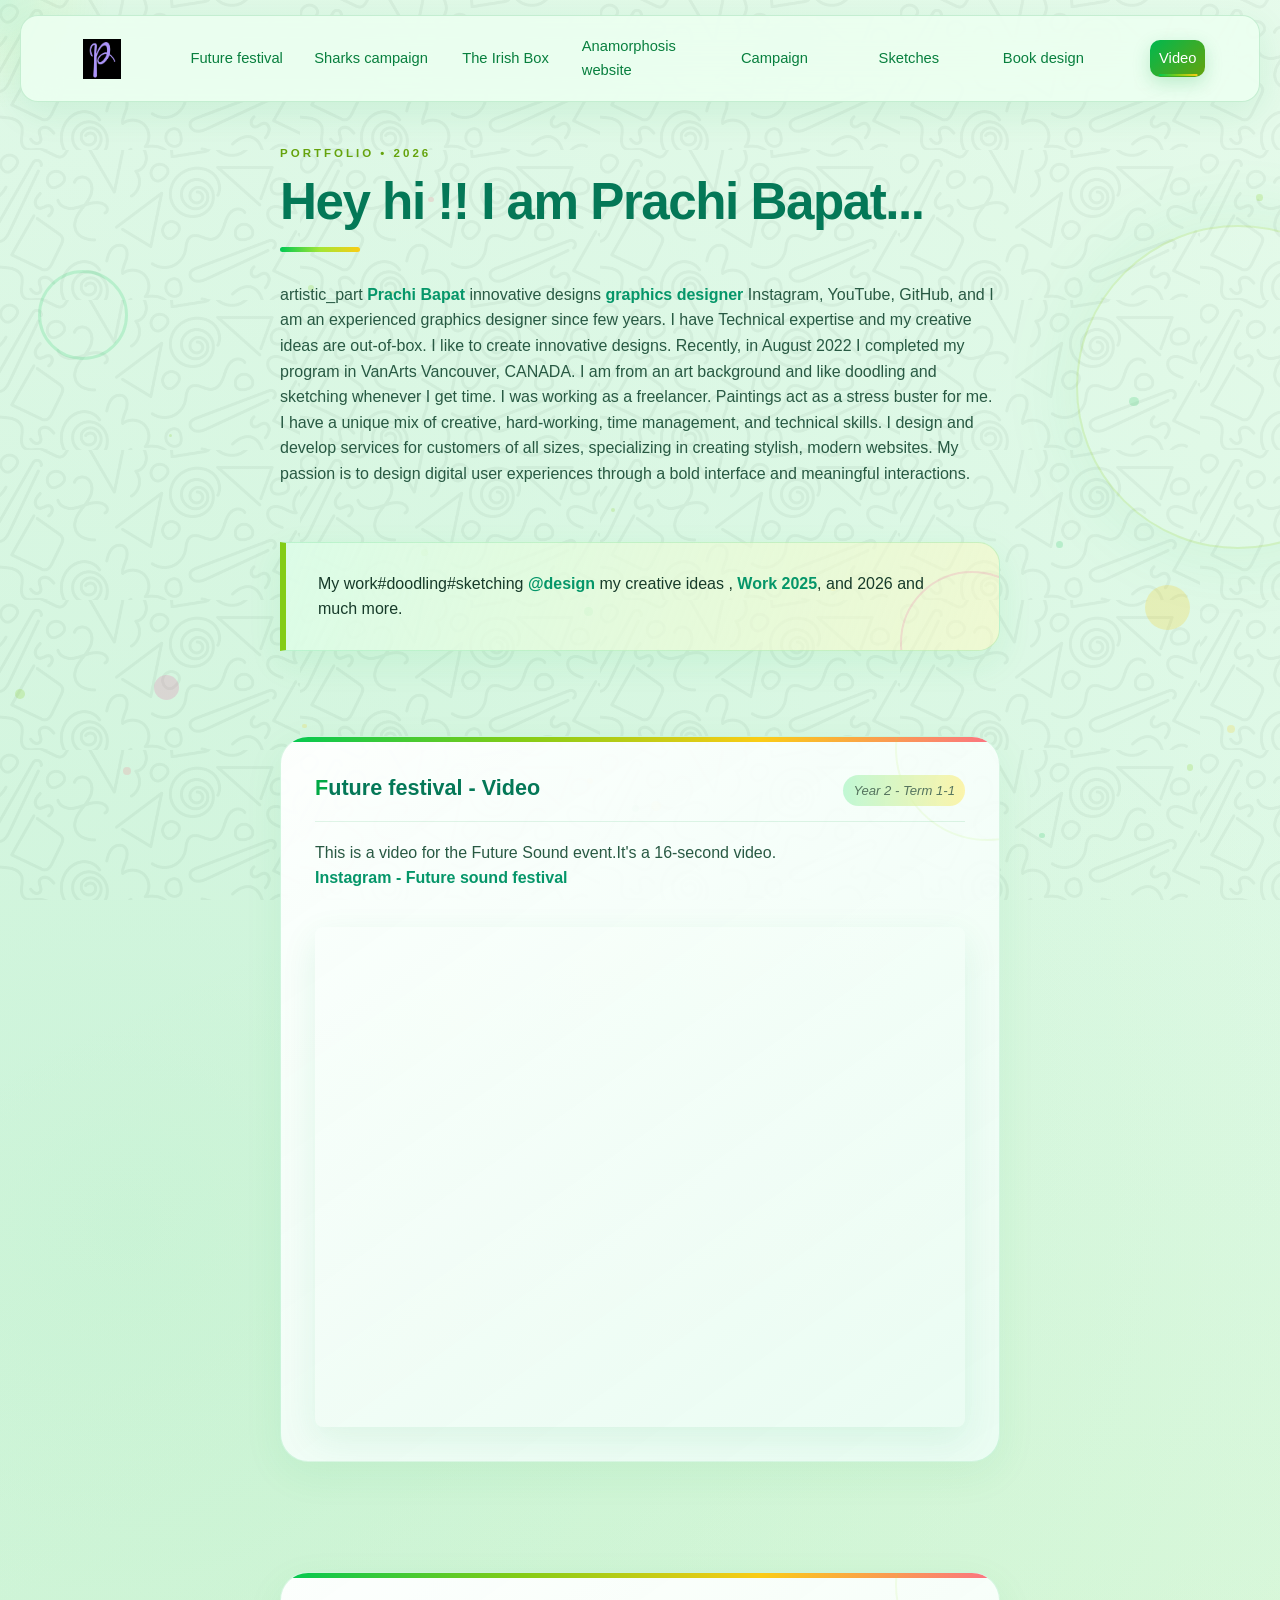
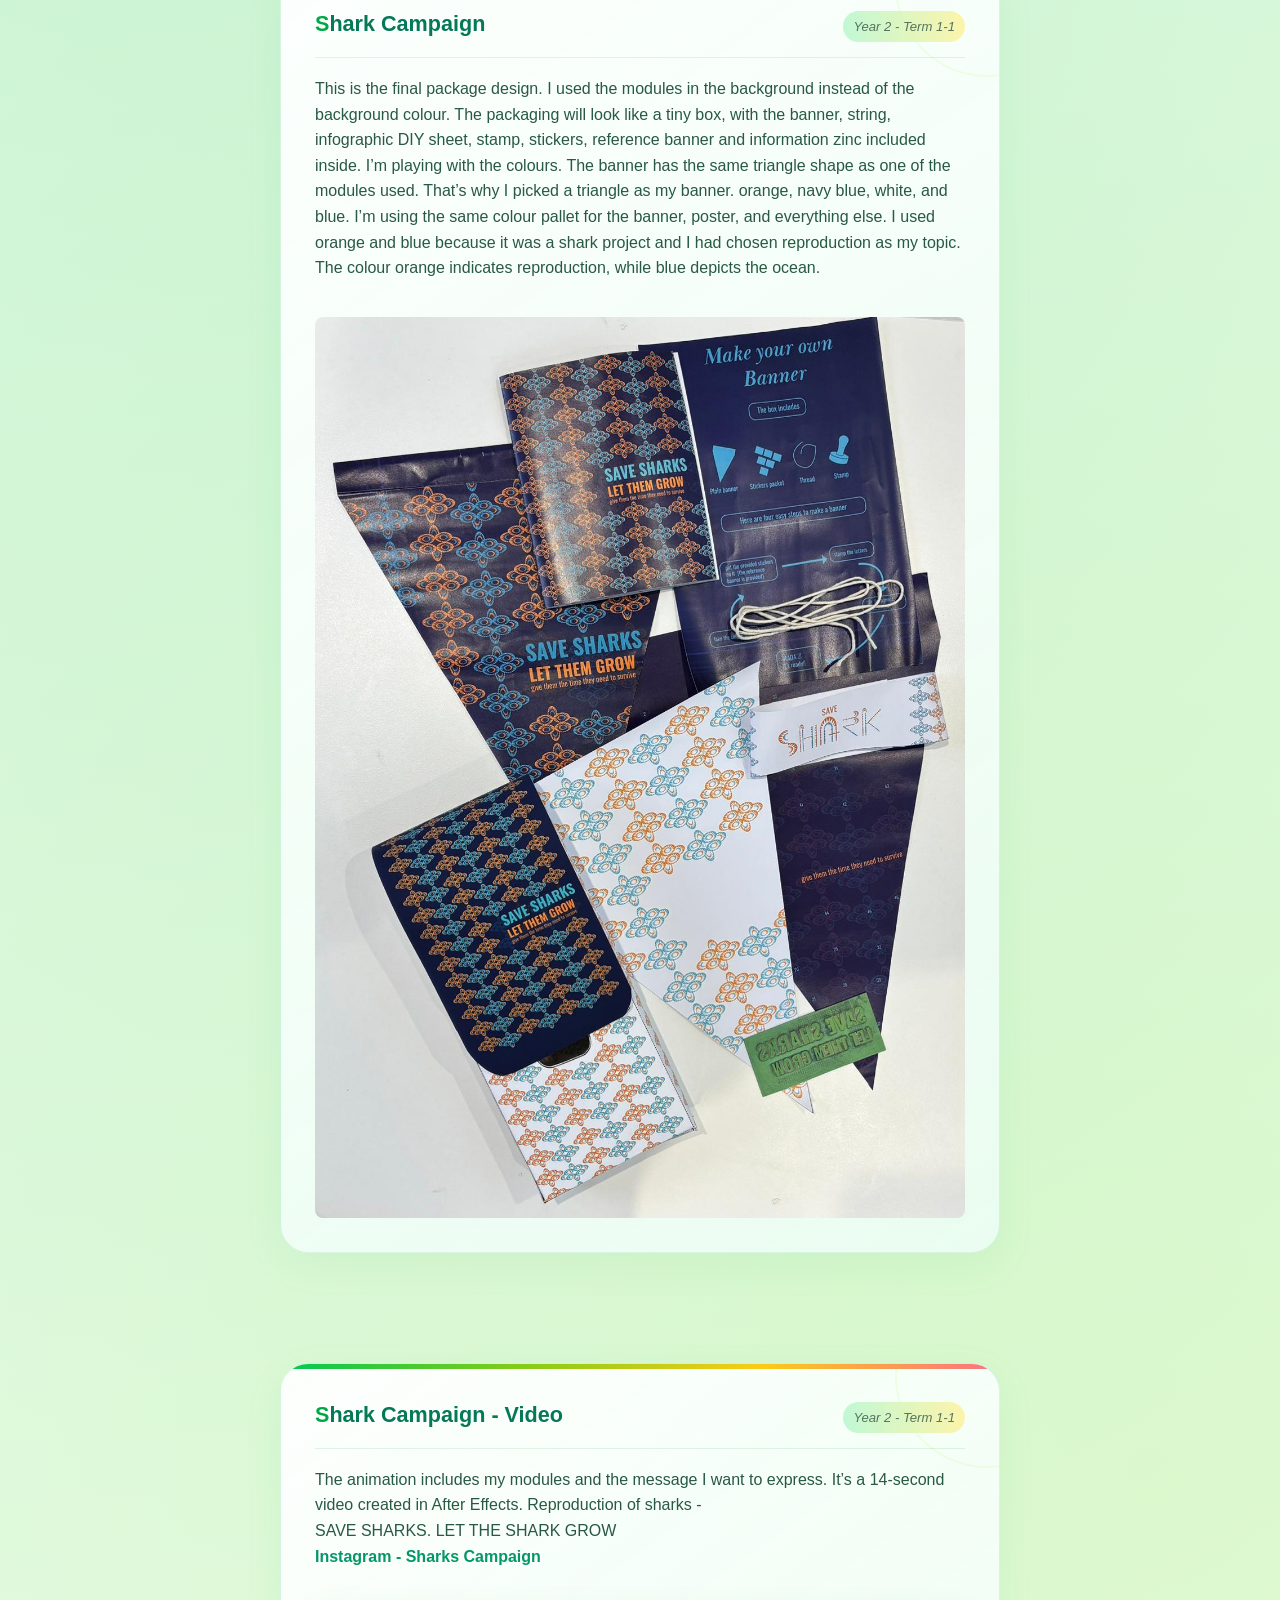
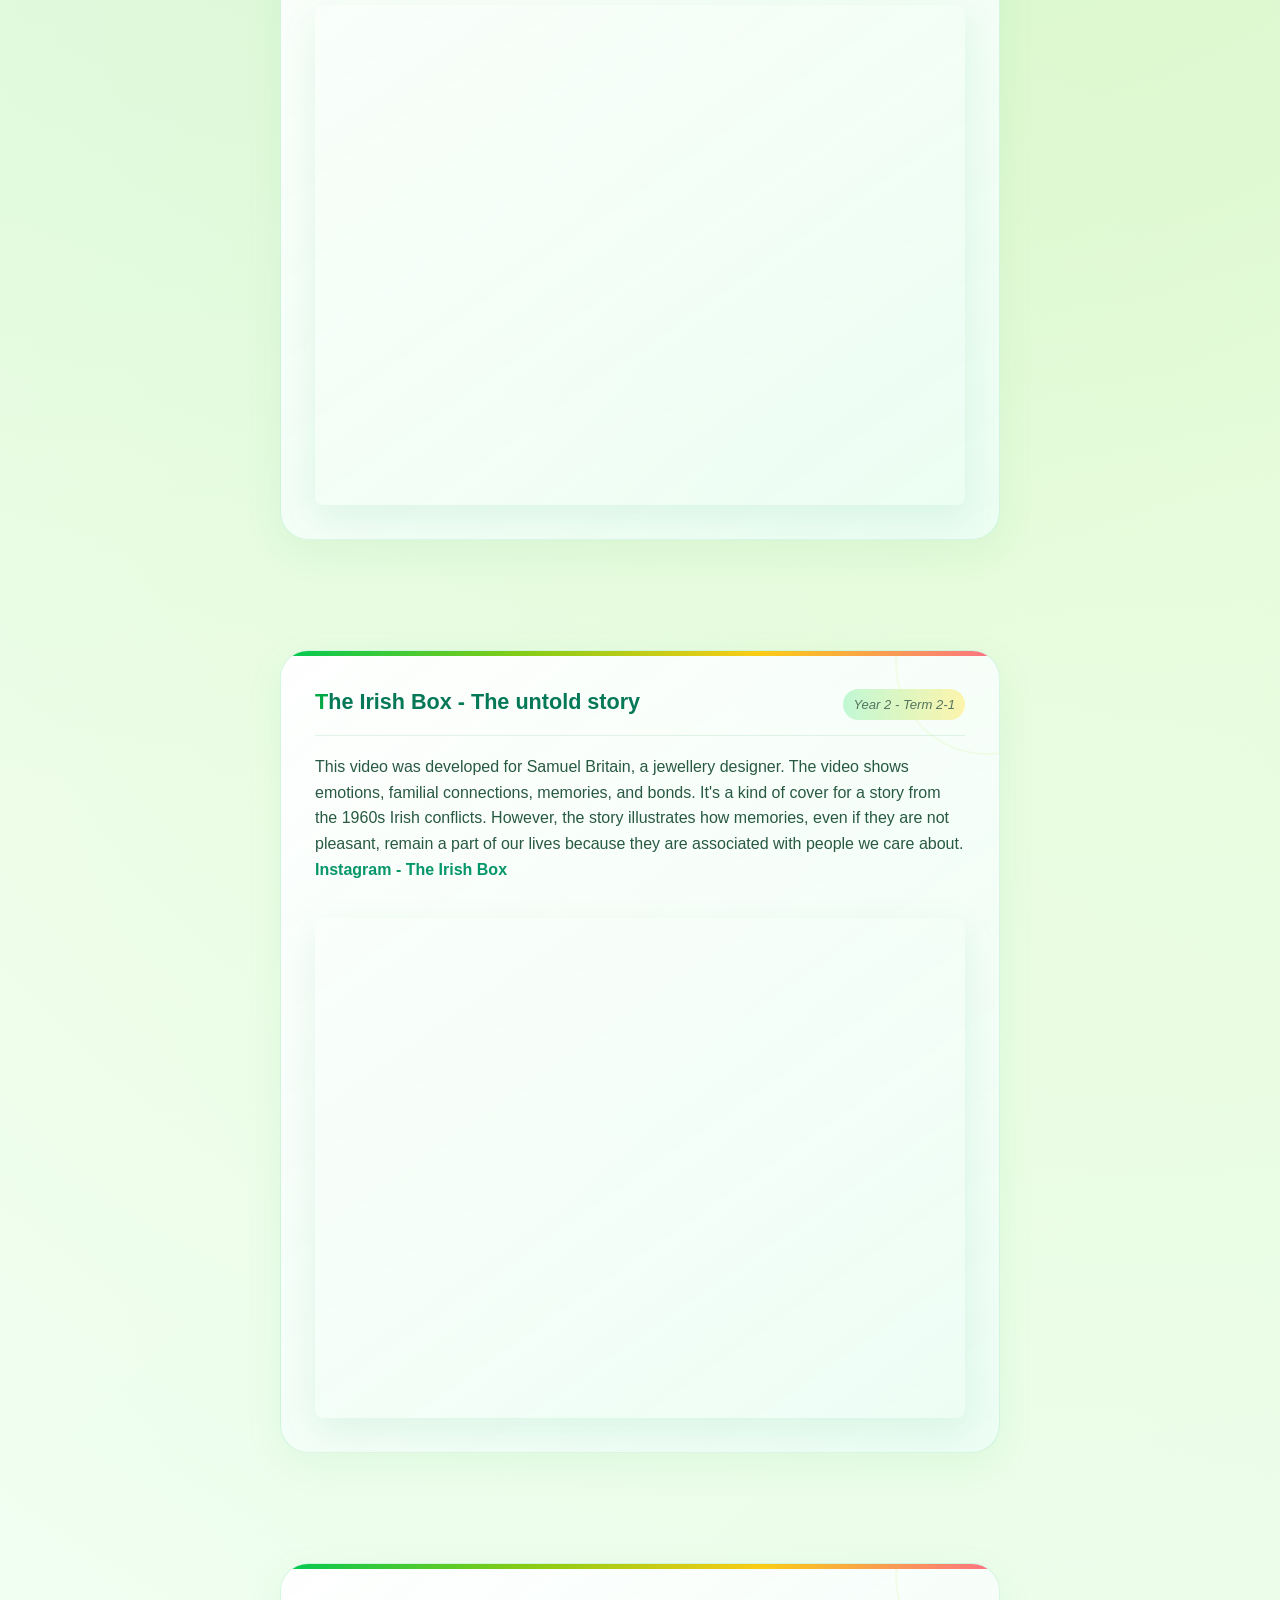
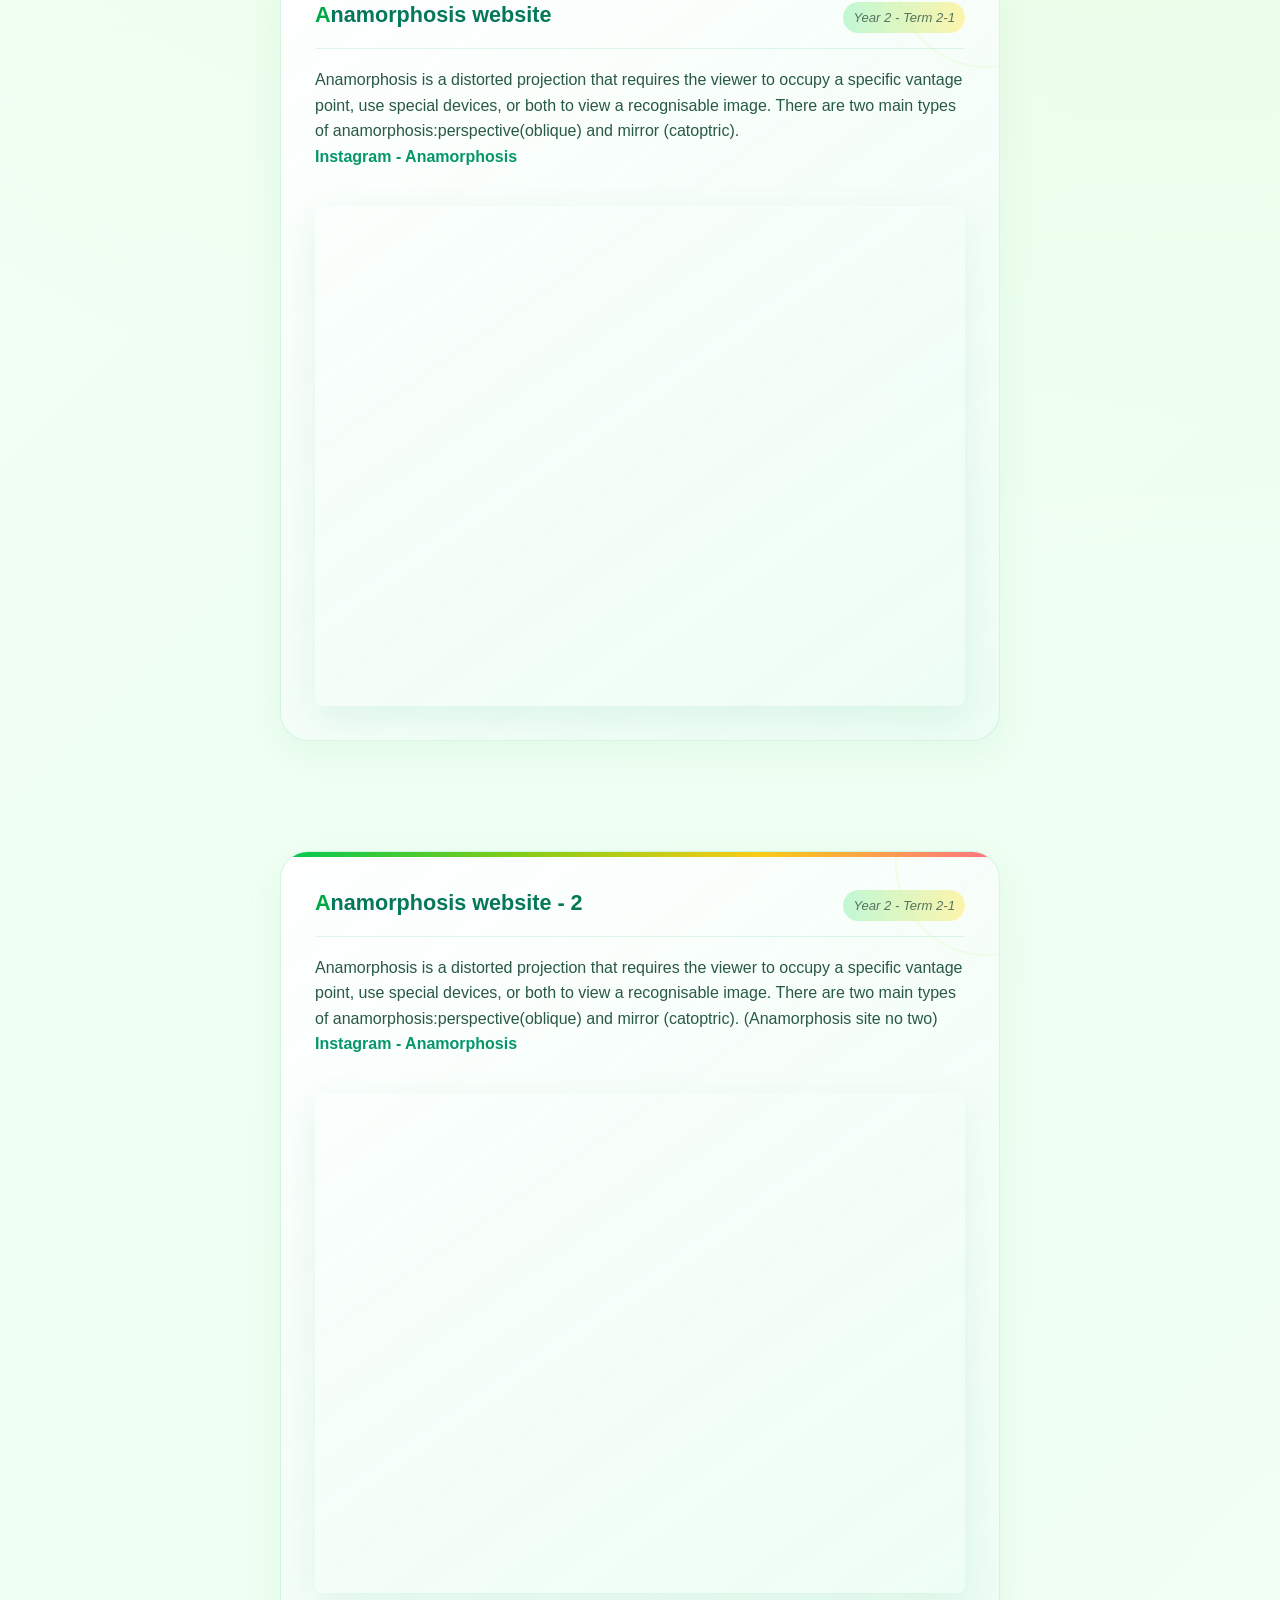
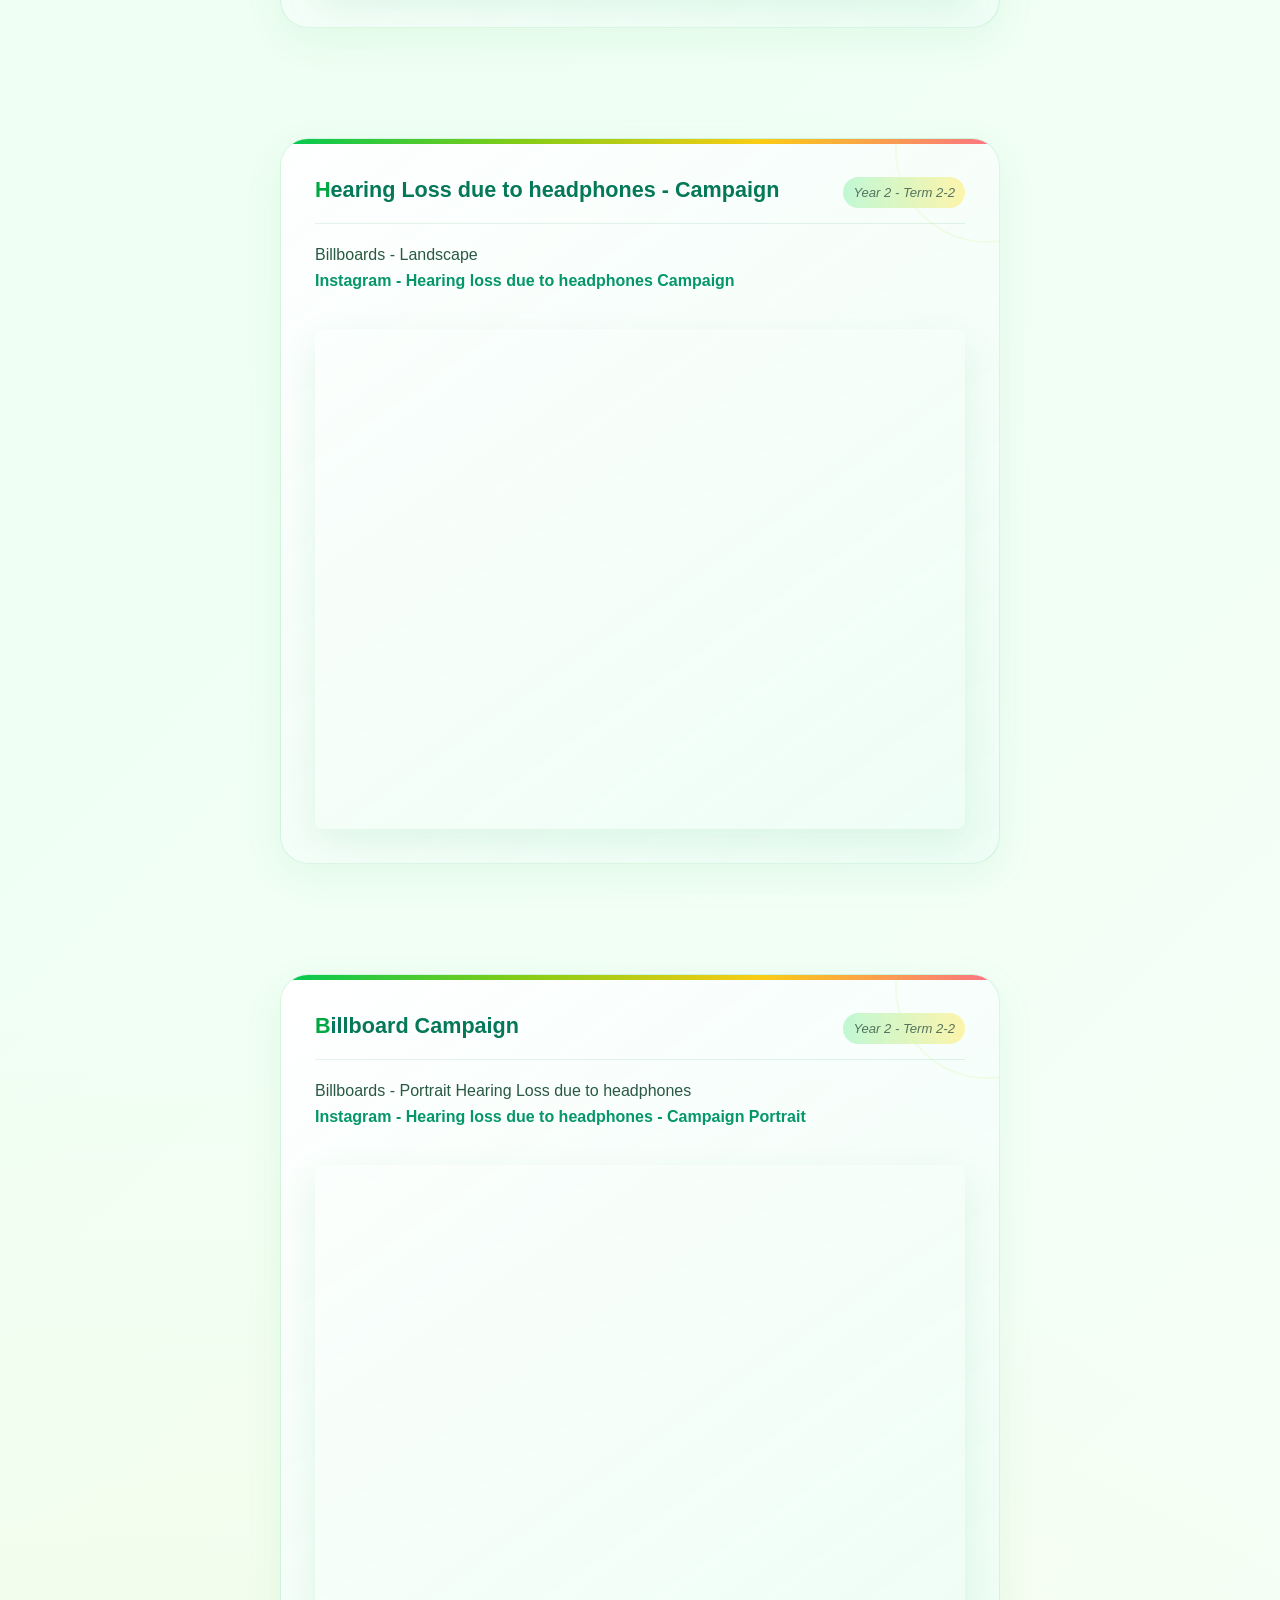
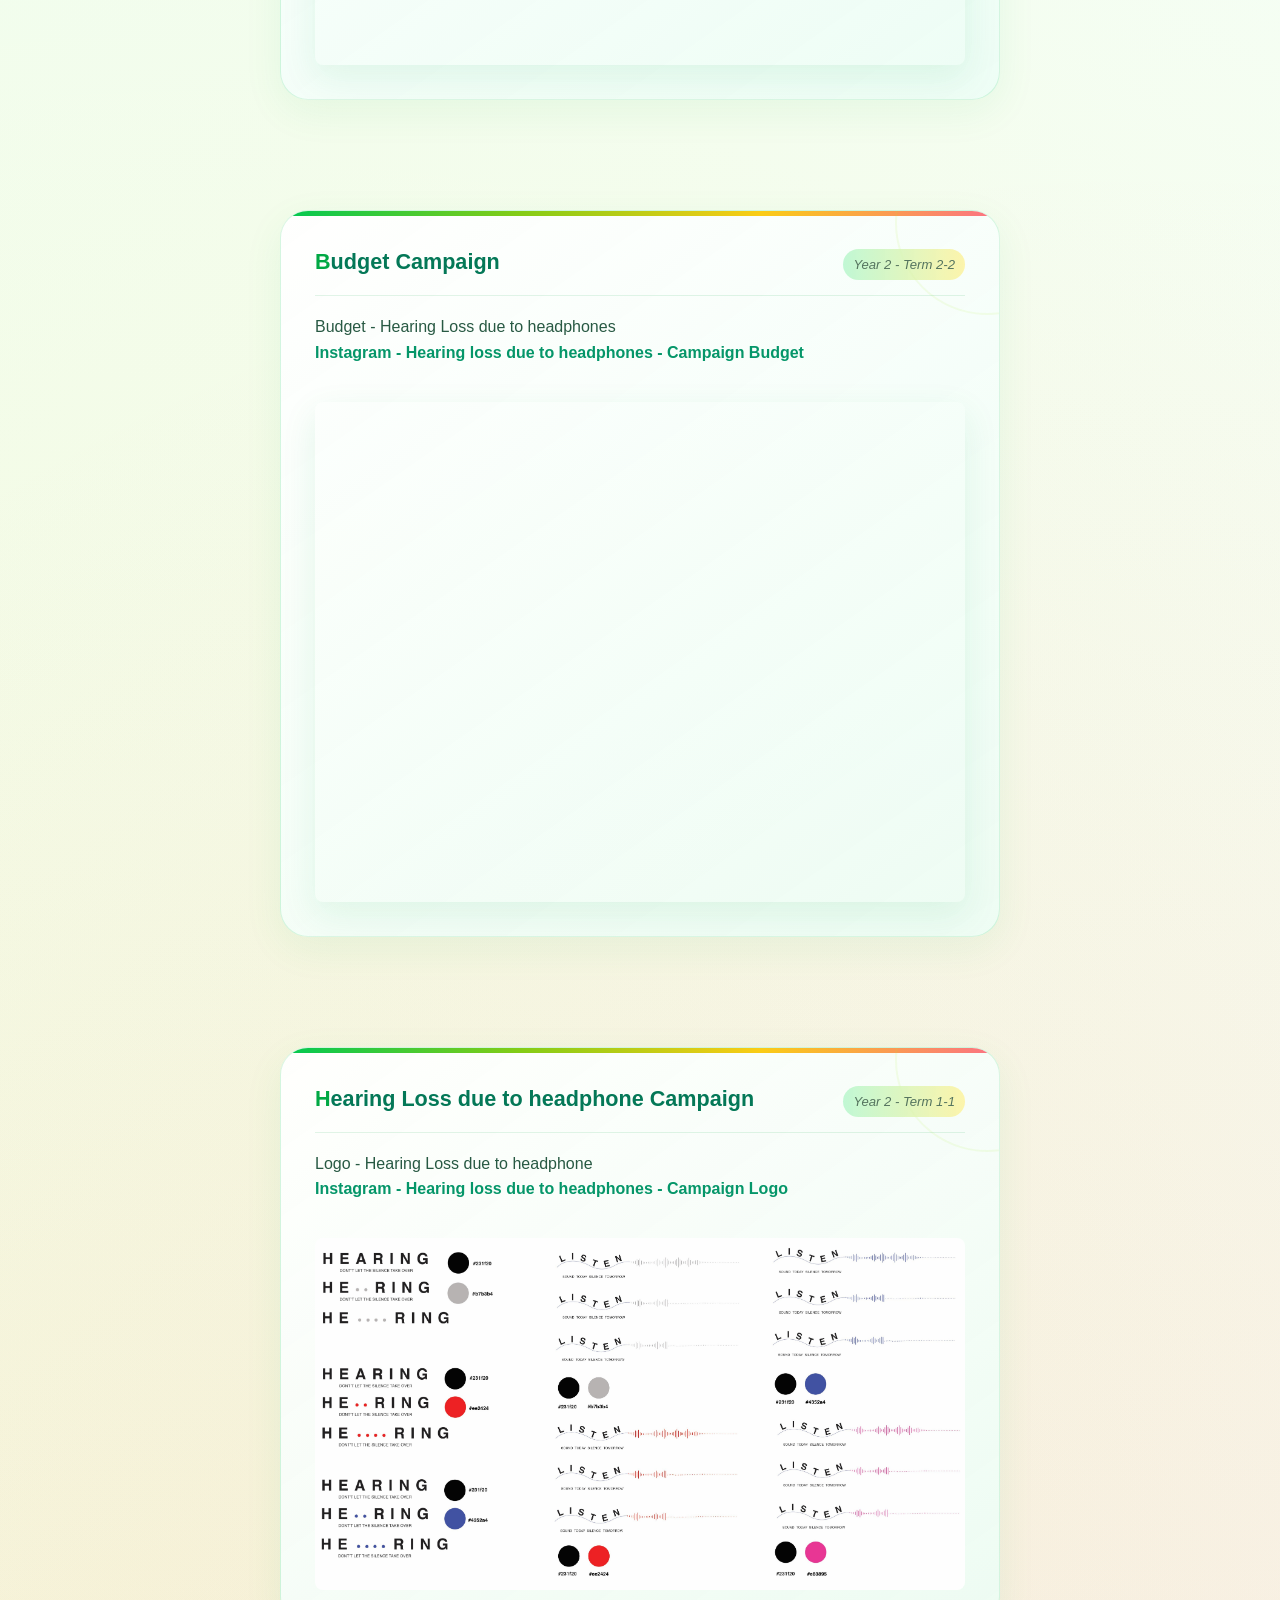
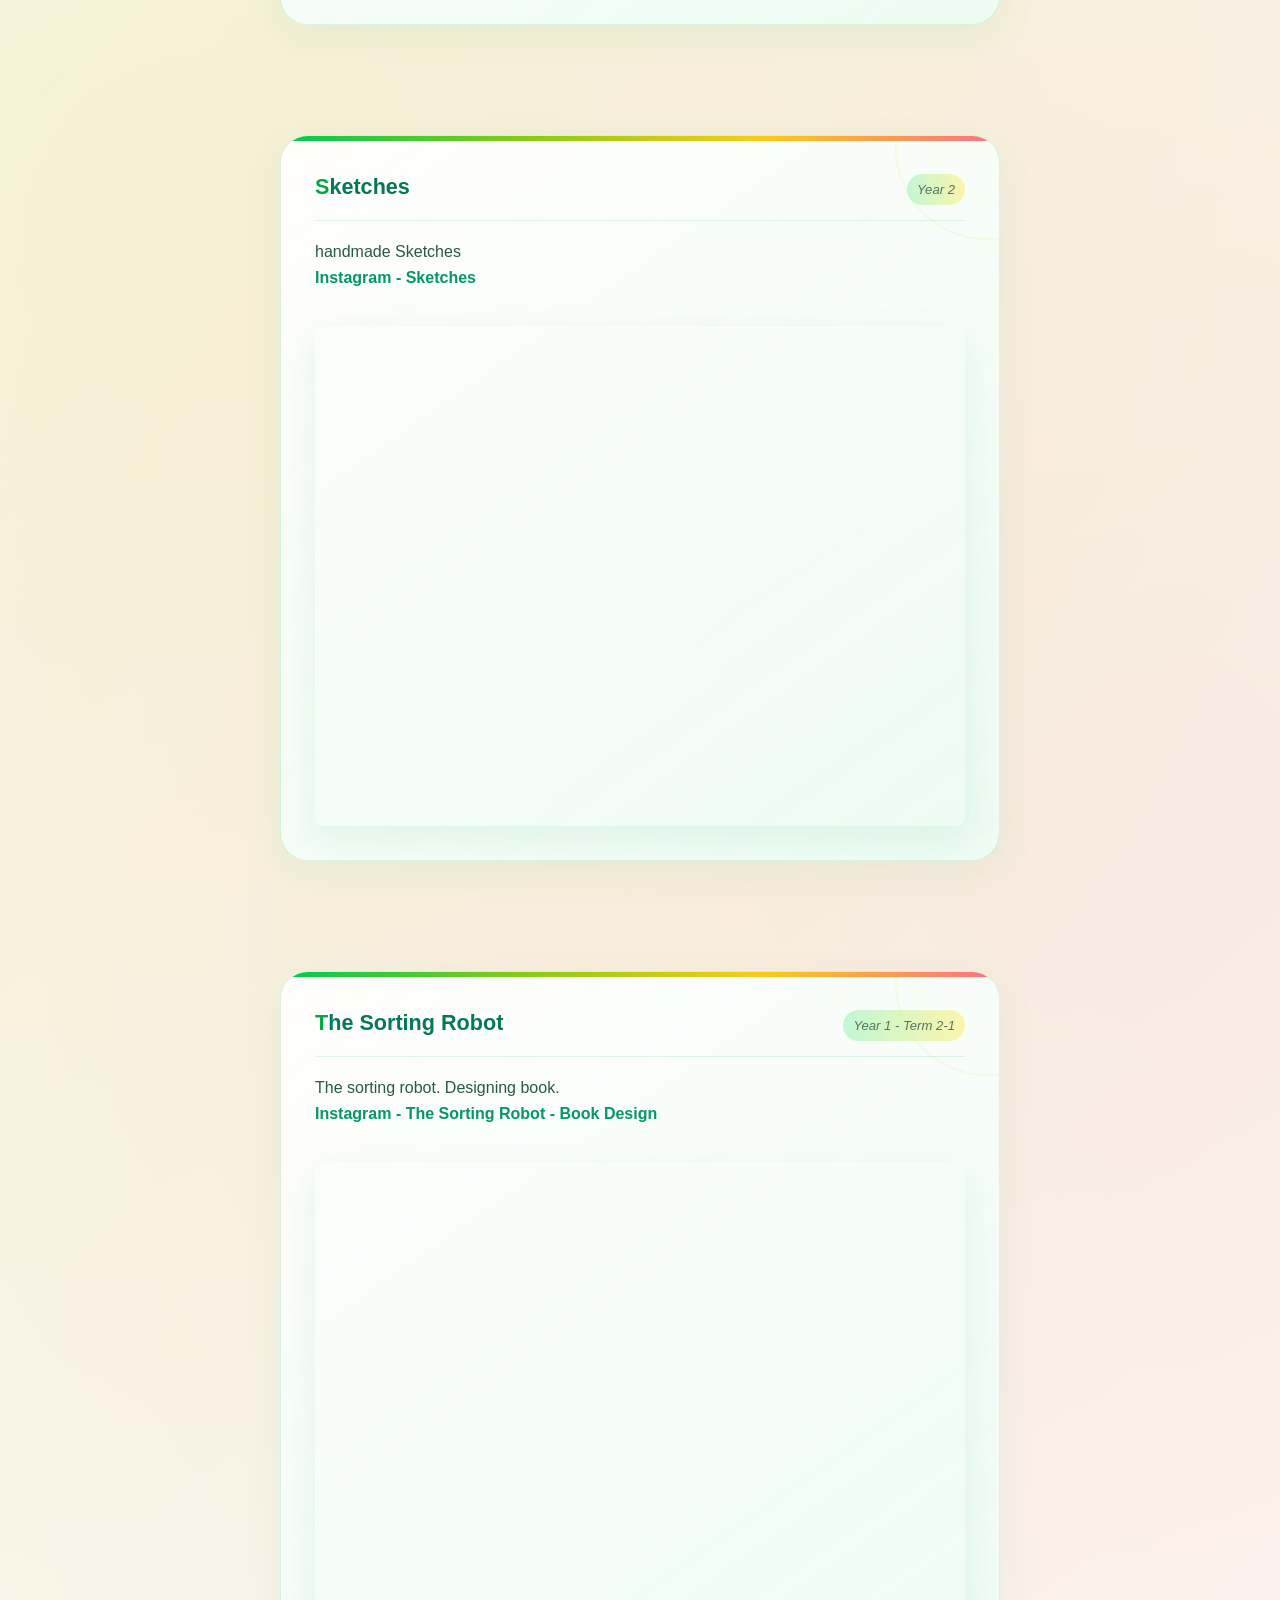
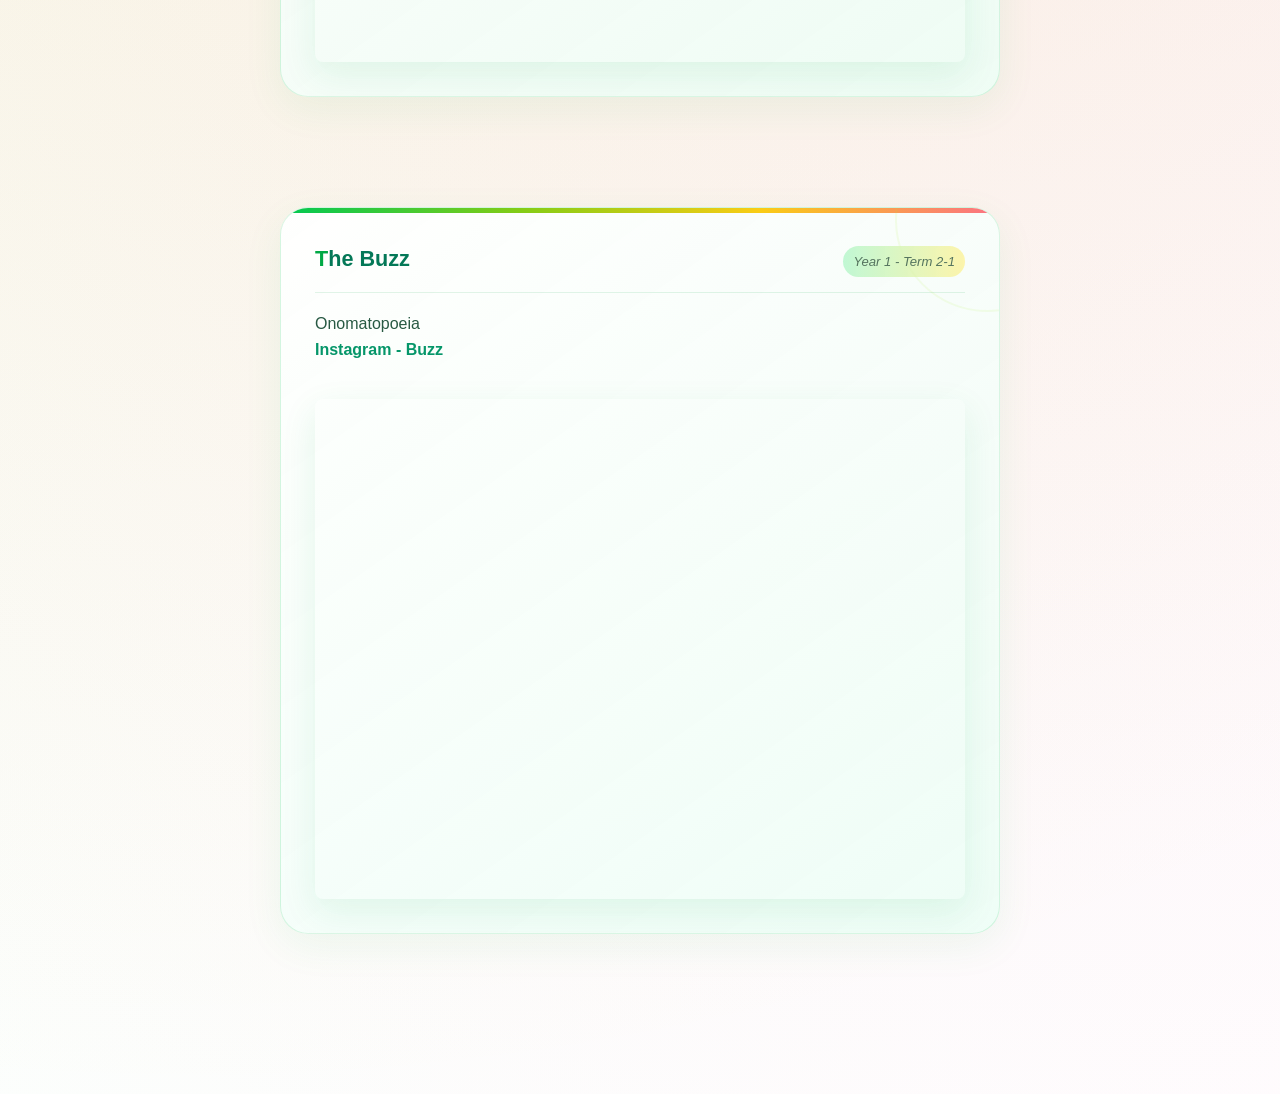
==== commit 839cb3ea: "some changes" ====
--- a/indexupdate1.html
+++ b/indexupdate1.html
@@ -21,1534 +21,11 @@
 
 </head>
 
-<style>
-
-* {
-    margin: 0;
-    padding: 0;
-    box-sizing: border-box;
-}
-
-html {
-    scroll-behavior: smooth;
-}
-
-/* =========================================================
-   ANIMATED PAGE BACKGROUND
-   ========================================================= */
-
-body {
-
-    font-family: "DM Sans", sans-serif;
-
-    color: #173b2a;
-
-    line-height: 1.6;
-
-    position: relative;
-
-    z-index: 0;
-
-    background:
-        radial-gradient(
-            circle at 10% 10%,
-            rgba(34, 197, 94, 0.20),
-            transparent 25%
-        ),
-        radial-gradient(
-            circle at 90% 25%,
-            rgba(163, 230, 53, 0.18),
-            transparent 25%
-        ),
-        radial-gradient(
-            circle at 15% 80%,
-            rgba(250, 204, 21, 0.14),
-            transparent 25%
-        ),
-        radial-gradient(
-            circle at 90% 85%,
-            rgba(236, 72, 153, 0.10),
-            transparent 22%
-        ),
-        linear-gradient(
-            135deg,
-            #f7fff8,
-            #effff3,
-            #ffffff
-        );
-
-    overflow-x: hidden;
-
-}
-
-/* Original doodle background */
-
-body::before {
-
-    content: "";
-
-    position: fixed;
-
-    inset: 0;
-
-    background-image: url('assets/doodle.jpg');
-
-    background-size: 300px;
-
-    background-repeat: repeat;
-
-    opacity: 0.04;
-
-    z-index: -10;
-
-    pointer-events: none;
-
-}
-
-/* =========================================================
-   ANIMATED BACKGROUND ORBS
-   ========================================================= */
-
-body::after {
-
-    content: "";
-
-    position: fixed;
-
-    width: 320px;
-
-    height: 320px;
-
-    right: -120px;
-
-    top: 25%;
-
-    border-radius: 50%;
-
-    border: 2px solid rgba(132, 204, 22, 0.18);
-
-    box-shadow:
-        0 0 80px rgba(34, 197, 94, 0.10);
-
-    z-index: -5;
-
-    pointer-events: none;
-
-    animation:
-        orbitFloat 9s ease-in-out infinite;
-
-}
-
-@keyframes orbitFloat {
-
-    0% {
-        transform: translate(0, 0) rotate(0deg);
-    }
-
-    25% {
-        transform: translate(-35px, 25px) rotate(90deg);
-    }
-
-    50% {
-        transform: translate(-10px, 60px) rotate(180deg);
-    }
-
-    75% {
-        transform: translate(35px, 20px) rotate(270deg);
-    }
-
-    100% {
-        transform: translate(0, 0) rotate(360deg);
-    }
-
-}
-
-/* =========================================================
-   FLOATING DECORATIVE ELEMENTS
-   ========================================================= */
-
-.animated-decoration {
-
-    position: fixed;
-
-    pointer-events: none;
-
-    z-index: -3;
-
-    border-radius: 50%;
-
-}
-
-.decoration-one {
-
-    width: 90px;
-
-    height: 90px;
-
-    left: 3%;
-
-    top: 30%;
-
-    border: 3px solid rgba(0, 200, 83, 0.16);
-
-    animation:
-        floatingOne 7s ease-in-out infinite;
-
-}
-
-.decoration-two {
-
-    width: 45px;
-
-    height: 45px;
-
-    right: 7%;
-
-    top: 65%;
-
-    background:
-        rgba(250, 204, 21, 0.22);
-
-    animation:
-        floatingTwo 5s ease-in-out infinite;
-
-}
-
-.decoration-three {
-
-    width: 25px;
-
-    height: 25px;
-
-    left: 12%;
-
-    top: 75%;
-
-    background:
-        rgba(236, 72, 153, 0.18);
-
-    animation:
-        floatingThree 6s ease-in-out infinite;
-
-}
-
-@keyframes floatingOne {
-
-    0%, 100% {
-        transform:
-            translateY(0)
-            rotate(0deg);
-    }
-
-    50% {
-        transform:
-            translateY(-50px)
-            rotate(180deg);
-    }
-
-}
-
-@keyframes floatingTwo {
-
-    0%, 100% {
-        transform:
-            translateY(0)
-            scale(1);
-    }
-
-    50% {
-        transform:
-            translateY(40px)
-            scale(1.3);
-    }
-
-}
-
-@keyframes floatingThree {
-
-    0%, 100% {
-        transform:
-            translate(0, 0);
-    }
-
-    50% {
-        transform:
-            translate(35px, -45px);
-    }
-
-}
-
-/* =========================================================
-   MOUSE GLOW
-   ========================================================= */
-
-.mouse-glow {
-
-    position: fixed;
-
-    width: 220px;
-
-    height: 220px;
-
-    border-radius: 50%;
-
-    pointer-events: none;
-
-    z-index: -1;
-
-    background:
-        radial-gradient(
-            circle,
-            rgba(74, 222, 128, 0.13),
-            rgba(163, 230, 53, 0.05),
-            transparent 70%
-        );
-
-    transform:
-        translate(-50%, -50%);
-
-    transition:
-        left 0.15s ease,
-        top 0.15s ease;
-
-}
-
-/* =========================================================
-   NAVIGATION
-   ========================================================= */
-
-.navbar {
-
-    width: calc(100% - 40px);
-
-    max-width: 1400px;
-
-    margin: 15px auto 0;
-
-    display: grid;
-
-    grid-template-columns:
-        repeat(9, 1fr);
-
-    align-items: center;
-
-    background:
-        rgba(236, 255, 241, 0.88);
-
-    backdrop-filter: blur(18px);
-
-    -webkit-backdrop-filter: blur(18px);
-
-    border:
-        1px solid rgba(22, 163, 74, 0.18);
-
-    border-radius: 18px;
-
-    padding: 12px 14px;
-
-    position: sticky;
-
-    top: 15px;
-
-    z-index: 1000;
-
-    box-shadow:
-        0 10px 35px rgba(22, 163, 74, 0.10);
-
-    transition:
-        box-shadow 0.4s ease,
-        background 0.4s ease,
-        transform 0.4s ease;
-
-}
-
-.navbar.scrolled {
-
-    background:
-        rgba(220, 252, 231, 0.96);
-
-    box-shadow:
-        0 15px 45px rgba(22, 163, 74, 0.20);
-
-}
-
-.nav-item {
-
-    display: flex;
-
-    justify-content: center;
-
-    align-items: center;
-
-}
-
-.nav-item.logo img {
-
-    height: 40px;
-
-    width: auto;
-
-    object-fit: contain;
-
-    transition:
-        transform 0.6s ease,
-        filter 0.4s ease;
-
-}
-
-.nav-item.logo img:hover {
-
-    transform:
-        rotate(360deg)
-        scale(1.1);
-
-    filter:
-        drop-shadow(
-            0 5px 10px
-            rgba(22, 163, 74, 0.25)
-        );
-
-}
-
-.nav-item a {
-
-    font-size: 0.92rem;
-
-    font-weight: 500;
-
-    color: #087f3e;
-
-    text-decoration: none;
-
-    display: inline-block;
-
-    padding: 7px 9px;
-
-    border-radius: 10px;
-
-    position: relative;
-
-    transition:
-        transform 0.3s ease,
-        color 0.3s ease,
-        background 0.3s ease;
-
-}
-
-/* Animated navigation underline */
-
-.nav-item a::after {
-
-    content: "";
-
-    position: absolute;
-
-    left: 50%;
-
-    bottom: 1px;
-
-    width: 0;
-
-    height: 2px;
-
-    border-radius: 10px;
-
-    background:
-        linear-gradient(
-            90deg,
-            #00c853,
-            #84cc16,
-            #facc15
-        );
-
-    transform:
-        translateX(-50%);
-
-    transition:
-        width 0.35s ease;
-
-}
-
-.nav-item a:hover::after,
-.nav-item a.active::after {
-
-    width: 70%;
-
-}
-
-.nav-item a:hover {
-
-    transform:
-        translateY(-3px)
-        scale(1.04);
-
-    color: #065f46;
-
-    background:
-        rgba(163, 230, 53, 0.35);
-
-}
-
-.nav-item a.active {
-
-    color: #ffffff;
-
-    background:
-        linear-gradient(
-            135deg,
-            #00b84f,
-            #65a30d
-        );
-
-    box-shadow:
-        0 6px 18px
-        rgba(22, 163, 74, 0.22);
-
-}
-
-/* =========================================================
-   SCROLL PROGRESS
-   ========================================================= */
-
-.scroll-progress {
-
-    position: fixed;
-
-    top: 0;
-
-    left: 0;
-
-    height: 4px;
-
-    width: 0%;
-
-    background:
-        linear-gradient(
-            90deg,
-            #00c853,
-            #84cc16,
-            #facc15,
-            #fb7185
-        );
-
-    z-index: 3000;
-
-    box-shadow:
-        0 0 12px
-        rgba(34, 197, 94, 0.45);
-
-}
-
-/* =========================================================
-   CONTAINER
-   ========================================================= */
-
-.container {
-
-    /* max-width: 1250px;
-
-    margin: 0 auto;
-
-    padding: 85px 8vw 80px; */
-
-    
-  
-   
-    max-width: 750px;
-    margin: 0 auto;
-    padding: 45px 15px 50px;
-
-
-
-
-}
-
-/* =========================================================
-   MAIN HEADING
-   ========================================================= */
-
-h1 {
-
-    font-size:
-        clamp(2rem, 4vw, 3.6rem);
-
-    line-height: 1.08;
-
-    font-weight: 600;
-
-    margin-bottom: 30px;
-
-    color: #047857;
-
-    letter-spacing: -1.5px;
-
-    animation:
-        headingAppear 1.2s ease forwards;
-
-}
-
-@keyframes headingAppear {
-
-    from {
-
-        opacity: 0;
-
-        transform:
-            translateY(30px);
-
-    }
-
-    to {
-
-        opacity: 1;
-
-        transform:
-            translateY(0);
-
-    }
-
-}
-
-h1::before {
-
-    content: "PORTFOLIO • 2026";
-
-    display: block;
-
-    font-size: 0.72rem;
-
-    letter-spacing: 3px;
-
-    font-weight: 600;
-
-    color: #65a30d;
-
-    margin-bottom: 14px;
-
-    animation:
-        letterAppear 1.5s ease forwards;
-
-}
-
-@keyframes letterAppear {
-
-    from {
-
-        opacity: 0;
-
-        letter-spacing: 10px;
-
-    }
-
-    to {
-
-        opacity: 1;
-
-        letter-spacing: 3px;
-
-    }
-
-}
-
-h1::after {
-
-    content: "";
-
-    display: block;
-
-    width: 80px;
-
-    height: 5px;
-
-    margin-top: 18px;
-
-    border-radius: 20px;
-
-    background:
-        linear-gradient(
-            90deg,
-            #00c853,
-            #a3e635,
-            #facc15
-        );
-
-    animation:
-        headingLine 3s ease-in-out infinite;
-
-}
-
-@keyframes headingLine {
-
-    0%, 100% {
-        width: 80px;
-    }
-
-    50% {
-        width: 170px;
-    }
-
-}
-
-/* =========================================================
-   TEXT
-   ========================================================= */
-
-h2 {
-
-    color: #047857;
-
-}
-
-p {
-
-    font-size: 1rem;
-
-    font-weight: 400;
-
-}
-
-.intro {
-
-    max-width: 820px;
-
-    margin-bottom: 55px;
-
-    font-size: 1.05rem;
-
-    color: #285943;
-
-    animation:
-        textReveal 1.5s ease 0.2s both;
-
-}
-
-@keyframes textReveal {
-
-    from {
-
-        opacity: 0;
-
-        transform:
-            translateY(25px);
-
-    }
-
-    to {
-
-        opacity: 1;
-
-        transform:
-            translateY(0);
-
-    }
-
-}
-
-strong {
-
-    font-weight: 600;
-
-    color: #059669;
-
-}
-
-a {
-
-    color: inherit;
-
-    text-decoration: none;
-
-}
-
-a:hover {
-
-    text-decoration: underline;
-
-}
-
-/* =========================================================
-   FEATURED SECTION
-   ========================================================= */
-
-.featured {
-
-    margin:
-        30px 0 85px;
-
-    padding:
-        28px 32px;
-
-    border:
-        1px solid rgba(34, 197, 94, 0.18);
-
-    border-left:
-        6px solid #84cc16;
-
-    border-radius:
-        0 22px 22px 0;
-
-    background:
-        linear-gradient(
-            110deg,
-            rgba(220, 252, 231, 0.95),
-            rgba(254, 249, 195, 0.55)
-        );
-
-    box-shadow:
-        0 12px 35px
-        rgba(34, 197, 94, 0.09);
-
-    position: relative;
-
-    overflow: hidden;
-
-    transition:
-        transform 0.5s ease,
-        box-shadow 0.5s ease;
-
-}
-
-.featured:hover {
-
-    transform:
-        translateX(10px);
-
-    box-shadow:
-        0 20px 50px
-        rgba(34, 197, 94, 0.16);
-
-}
-
-.featured::after {
-
-    content: "";
-
-    position: absolute;
-
-    width: 140px;
-
-    height: 140px;
-
-    right: -45px;
-
-    bottom: -65px;
-
-    border-radius: 50%;
-
-    border:
-        2px solid
-        rgba(236, 72, 153, 0.16);
-
-    animation:
-        featuredCircle 5s ease-in-out infinite;
-
-}
-
-@keyframes featuredCircle {
-
-    0%, 100% {
-
-        transform:
-            rotate(0deg)
-            scale(1);
-
-    }
-
-    50% {
-
-        transform:
-            rotate(180deg)
-            scale(1.25);
-
-    }
-
-}
-
-/* =========================================================
-   PROJECT CARDS
-   ========================================================= */
-
-.project {
-
-    margin-top: 65px;
-
-    display: flex;
-
-    flex-direction: column;
-
-    margin-bottom: 110px;
-
-    padding: 34px;
-
-    border-radius: 28px;
-
-    background:
-        linear-gradient(
-            145deg,
-            rgba(255, 255, 255, 0.94),
-            rgba(236, 253, 245, 0.88)
-        );
-
-    border:
-        1px solid
-        rgba(34, 197, 94, 0.16);
-
-    box-shadow:
-        0 12px 40px
-        rgba(22, 163, 74, 0.07);
-
-    position: relative;
-
-    overflow: hidden;
-
-    opacity: 0;
-
-    transform:
-        translateY(70px)
-        scale(0.97);
-
-    transition:
-        opacity 0.9s ease,
-        transform 0.9s ease,
-        box-shadow 0.5s ease,
-        border-color 0.4s ease;
-
-}
-
-.project.visible {
-
-    opacity: 1;
-
-    transform:
-        translateY(0)
-        scale(1);
-
-}
-
-/* Animated coloured line */
-
-.project::before {
-
-    content: "";
-
-    position: absolute;
-
-    left: 0;
-
-    top: 0;
-
-    width: 0%;
-
-    height: 5px;
-
-    background:
-        linear-gradient(
-            90deg,
-            #00c853,
-            #84cc16,
-            #facc15,
-            #fb7185
-        );
-
-    transition:
-        width 1.2s ease;
-
-}
-
-.project.visible::before {
-
-    width: 100%;
-
-}
-
-/* Decorative rotating ring */
-
-.project::after {
-
-    content: "";
-
-    position: absolute;
-
-    width: 180px;
-
-    height: 180px;
-
-    border-radius: 50%;
-
-    border:
-        2px solid
-        rgba(163, 230, 53, 0.10);
-
-    right: -80px;
-
-    top: -80px;
-
-    pointer-events: none;
-
-    transition:
-        transform 0.7s ease;
-
-}
-
-.project:hover::after {
-
-    transform:
-        scale(1.5)
-        rotate(60deg);
-
-}
-
-.project:hover {
-
-    transform:
-        translateY(-10px)
-        scale(1.01);
-
-    box-shadow:
-        0 28px 70px
-        rgba(22, 163, 74, 0.17);
-
-    border-color:
-        rgba(34, 197, 94, 0.35);
-
-}
-
-/* =========================================================
-   PROJECT HEADER
-   ========================================================= */
-
-.project-header {
-
-    display: flex;
-
-    justify-content: space-between;
-
-    align-items: baseline;
-
-    gap: 25px;
-
-    margin-bottom: 18px;
-
-    padding-bottom: 15px;
-
-    border-bottom:
-        1px solid
-        rgba(22, 163, 74, 0.12);
-
-    position: relative;
-
-    z-index: 2;
-
-}
-
-.project-title {
-
-    font-size: 1.35rem;
-
-    font-weight: 600;
-
-    color: #047857;
-
-    transition:
-        color 0.35s ease,
-        transform 0.35s ease,
-        letter-spacing 0.35s ease;
-
-}
-
-.project-title::first-letter {
-
-    color: #00a844;
-
-}
-
-.project:hover .project-title {
-
-    color: #00a844;
-
-    transform:
-        translateX(7px);
-
-    letter-spacing:
-        0.2px;
-
-}
-
-.project-tag {
-
-    font-size: 0.82rem;
-
-    color: #55745f;
-
-    font-style: italic;
-
-    white-space: nowrap;
-
-    padding:
-        5px 10px;
-
-    border-radius:
-        20px;
-
-    background:
-        linear-gradient(
-            90deg,
-            rgba(187, 247, 208, 0.9),
-            rgba(254, 240, 138, 0.7)
-        );
-
-    transition:
-        transform 0.35s ease;
-
-}
-
-.project:hover .project-tag {
-
-    transform:
-        translateX(-5px)
-        rotate(-2deg);
-
-}
-
-/* =========================================================
-   DESCRIPTION
-   ========================================================= */
-
-.project-description {
-
-    font-size: 1rem;
-
-    margin-bottom: 18px;
-
-    max-width: 800px;
-
-    color: #285943;
-
-    position: relative;
-
-    z-index: 2;
-
-}
-
-.project-description a {
-
-    color: #059669;
-
-    font-weight: 500;
-
-    transition:
-        color 0.3s ease,
-        padding-left 0.3s ease;
-
-}
-
-.project-description a:hover {
-
-    color: #db2777;
-
-    padding-left: 5px;
-
-}
-
-/* =========================================================
-   MEDIA
-   ========================================================= */
-
-.project-images {
-
-    width: 100%;
-
-    display: flex;
-
-    gap: 30px;
-
-    flex-wrap: wrap;
-
-    margin-top: 18px;
-
-    position: relative;
-
-    z-index: 2;
-
-}
-
-.project-image {
-
-    max-width: 100%;
-
-    height: auto;
-
-    border-radius: 16px;
-
-    transition:
-        transform 0.6s ease,
-        box-shadow 0.6s ease,
-        filter 0.6s ease;
-
-}
-
-.project-image.device {
-
-    width: 100%;
-
-}
-
-/* Image animation */
-
-.project-images img.project-image {
-
-    position: relative;
-
-}
-
-.project-images img.project-image:hover {
-
-    transform:
-        scale(1.025);
-
-    box-shadow:
-        0 25px 55px
-        rgba(22, 163, 74, 0.22);
-
-    filter:
-        saturate(1.12)
-        brightness(1.02);
-
-}
-
-/* =========================================================
-   VIDEO ANIMATION
-   ========================================================= */
-
-.project-images iframe {
-
-    box-shadow:
-        0 12px 35px
-        rgba(22, 163, 74, 0.10);
-
-    transition:
-        transform 0.6s ease,
-        box-shadow 0.6s ease,
-        filter 0.6s ease;
-
-}
-
-.project-images iframe:hover {
-
-    transform:
-        scale(1.012)
-        translateY(-6px);
-
-    box-shadow:
-        0 25px 60px
-        rgba(22, 163, 74, 0.22);
-
-    filter:
-        saturate(1.08);
-
-}
-
-/* =========================================================
-   IMAGE SHIMMER
-   ========================================================= */
-
-.project-images img {
-
-    overflow: hidden;
-
-}
-
-.project-images img::after {
-
-    content: "";
-
-    position: absolute;
-
-}
-
-/* =========================================================
-   BACK TO TOP
-   ========================================================= */
-
-.back-to-top {
-
-    position: fixed;
-
-    right: 25px;
-
-    bottom: 25px;
-
-    width: 50px;
-
-    height: 50px;
-
-    border: none;
-
-    border-radius: 50%;
-
-    background:
-        linear-gradient(
-            135deg,
-            #00b84f,
-            #84cc16
-        );
-
-    color: white;
-
-    font-size: 21px;
-
-    cursor: pointer;
-
-    opacity: 0;
-
-    visibility: hidden;
-
-    transform:
-        translateY(25px)
-        rotate(-45deg);
-
-    transition:
-        opacity 0.4s ease,
-        visibility 0.4s ease,
-        transform 0.4s ease,
-        box-shadow 0.4s ease;
-
-    z-index: 1500;
-
-    box-shadow:
-        0 8px 25px
-        rgba(22, 163, 74, 0.25);
-
-}
-
-.back-to-top.show {
-
-    opacity: 1;
-
-    visibility: visible;
-
-    transform:
-        translateY(0)
-        rotate(0deg);
-
-}
-
-.back-to-top:hover {
-
-    transform:
-        translateY(-7px)
-        rotate(360deg)
-        scale(1.1);
-
-    box-shadow:
-        0 15px 35px
-        rgba(22, 163, 74, 0.35);
-
-}
-
-/* =========================================================
-   MOBILE
-   ========================================================= */
-
-@media (max-width: 900px) {
-
-    .navbar {
-
-        grid-template-columns:
-            repeat(3, 1fr);
-
-        gap: 8px;
-
-    }
-
-    .nav-item.logo {
-
-        grid-column:
-            1 / -1;
-
-    }
-
-    .container {
-
-        padding:
-            65px 25px;
-
-    }
-
-}
-
-@media (max-width: 768px) {
-
-    .navbar {
-
-        width:
-            calc(100% - 20px);
-
-        margin-top:
-            10px;
-
-        grid-template-columns:
-            1fr 1fr;
-
-        gap: 8px;
-
-        padding: 14px;
-
-        border-radius: 16px;
-
-        top: 10px;
-
-    }
-
-    .nav-item.logo {
-
-        grid-column:
-            1 / -1;
-
-    }
-
-    .container {
-
-        padding:
-            50px 20px;
-
-    }
-
-    h1 {
-
-        font-size:
-            2rem;
-
-    }
-
-    .intro {
-
-        font-size:
-            1rem;
-
-    }
-
-    .featured {
-
-        padding:
-            22px;
-
-        margin-bottom:
-            55px;
-
-    }
-
-    .project {
-
-        padding:
-            20px;
-
-        margin-bottom:
-            75px;
-
-        border-radius:
-            20px;
-
-    }
-
-    .project-header {
-
-        flex-direction:
-            column;
-
-        align-items:
-            flex-start;
-
-        gap:
-            10px;
-
-    }
-
-    .project-tag {
-
-        white-space:
-            normal;
-
-    }
-
-}
-
-@media (max-width: 480px) {
-
-    .navbar {
-
-        grid-template-columns:
-            1fr;
-
-    }
-
-    .nav-item.logo {
-
-        grid-column:
-            auto;
-
-    }
-
-    .nav-item a {
-
-        font-size:
-            0.9rem;
-
-    }
-
-    .container {
-
-        padding:
-            45px 15px;
-
-    }
-
-    .project {
-
-        padding:
-            17px;
-
-    }
-
-    .back-to-top {
-
-        right:
-            15px;
-
-        bottom:
-            15px;
-
-    }
-
-}
-
-/* =========================================================
-   REDUCE MOTION FOR ACCESSIBILITY
-   ========================================================= */
-
-@media (prefers-reduced-motion: reduce) {
-
-    *,
-    *::before,
-    *::after {
-
-        animation-duration:
-            0.01ms !important;
-
-        animation-iteration-count:
-            1 !important;
-
-        transition-duration:
-            0.01ms !important;
-
-        scroll-behavior:
-            auto !important;
-
-    }
-
-}
-
-</style>
+<!-- <style>
+
+
+
+</style> -->
 
 <body>
 
--- a/styles.css
+++ b/styles.css
@@ -0,0 +1,1524 @@
+* {
+    margin: 0;
+    padding: 0;
+    box-sizing: border-box;
+}
+
+html {
+    scroll-behavior: smooth;
+}
+
+/* =========================================================
+   ANIMATED PAGE BACKGROUND
+   ========================================================= */
+
+body {
+
+    font-family: "DM Sans", sans-serif;
+
+    color: #173b2a;
+
+    line-height: 1.6;
+
+    position: relative;
+
+    z-index: 0;
+
+    background:
+        radial-gradient(
+            circle at 10% 10%,
+            rgba(34, 197, 94, 0.20),
+            transparent 25%
+        ),
+        radial-gradient(
+            circle at 90% 25%,
+            rgba(163, 230, 53, 0.18),
+            transparent 25%
+        ),
+        radial-gradient(
+            circle at 15% 80%,
+            rgba(250, 204, 21, 0.14),
+            transparent 25%
+        ),
+        radial-gradient(
+            circle at 90% 85%,
+            rgba(236, 72, 153, 0.10),
+            transparent 22%
+        ),
+        linear-gradient(
+            135deg,
+            #f7fff8,
+            #effff3,
+            #ffffff
+        );
+
+    overflow-x: hidden;
+
+}
+
+/* Original doodle background */
+
+body::before {
+
+    content: "";
+
+    position: fixed;
+
+    inset: 0;
+
+    background-image: url('assets/doodle.jpg');
+
+    background-size: 300px;
+
+    background-repeat: repeat;
+
+    opacity: 0.04;
+
+    z-index: -10;
+
+    pointer-events: none;
+
+}
+
+/* =========================================================
+   ANIMATED BACKGROUND ORBS
+   ========================================================= */
+
+body::after {
+
+    content: "";
+
+    position: fixed;
+
+    width: 320px;
+
+    height: 320px;
+
+    right: -120px;
+
+    top: 25%;
+
+    border-radius: 50%;
+
+    border: 2px solid rgba(132, 204, 22, 0.18);
+
+    box-shadow:
+        0 0 80px rgba(34, 197, 94, 0.10);
+
+    z-index: -5;
+
+    pointer-events: none;
+
+    animation:
+        orbitFloat 9s ease-in-out infinite;
+
+}
+
+@keyframes orbitFloat {
+
+    0% {
+        transform: translate(0, 0) rotate(0deg);
+    }
+
+    25% {
+        transform: translate(-35px, 25px) rotate(90deg);
+    }
+
+    50% {
+        transform: translate(-10px, 60px) rotate(180deg);
+    }
+
+    75% {
+        transform: translate(35px, 20px) rotate(270deg);
+    }
+
+    100% {
+        transform: translate(0, 0) rotate(360deg);
+    }
+
+}
+
+/* =========================================================
+   FLOATING DECORATIVE ELEMENTS
+   ========================================================= */
+
+.animated-decoration {
+
+    position: fixed;
+
+    pointer-events: none;
+
+    z-index: -3;
+
+    border-radius: 50%;
+
+}
+
+.decoration-one {
+
+    width: 90px;
+
+    height: 90px;
+
+    left: 3%;
+
+    top: 30%;
+
+    border: 3px solid rgba(0, 200, 83, 0.16);
+
+    animation:
+        floatingOne 7s ease-in-out infinite;
+
+}
+
+.decoration-two {
+
+    width: 45px;
+
+    height: 45px;
+
+    right: 7%;
+
+    top: 65%;
+
+    background:
+        rgba(250, 204, 21, 0.22);
+
+    animation:
+        floatingTwo 5s ease-in-out infinite;
+
+}
+
+.decoration-three {
+
+    width: 25px;
+
+    height: 25px;
+
+    left: 12%;
+
+    top: 75%;
+
+    background:
+        rgba(236, 72, 153, 0.18);
+
+    animation:
+        floatingThree 6s ease-in-out infinite;
+
+}
+
+@keyframes floatingOne {
+
+    0%, 100% {
+        transform:
+            translateY(0)
+            rotate(0deg);
+    }
+
+    50% {
+        transform:
+            translateY(-50px)
+            rotate(180deg);
+    }
+
+}
+
+@keyframes floatingTwo {
+
+    0%, 100% {
+        transform:
+            translateY(0)
+            scale(1);
+    }
+
+    50% {
+        transform:
+            translateY(40px)
+            scale(1.3);
+    }
+
+}
+
+@keyframes floatingThree {
+
+    0%, 100% {
+        transform:
+            translate(0, 0);
+    }
+
+    50% {
+        transform:
+            translate(35px, -45px);
+    }
+
+}
+
+/* =========================================================
+   MOUSE GLOW
+   ========================================================= */
+
+.mouse-glow {
+
+    position: fixed;
+
+    width: 220px;
+
+    height: 220px;
+
+    border-radius: 50%;
+
+    pointer-events: none;
+
+    z-index: -1;
+
+    background:
+        radial-gradient(
+            circle,
+            rgba(74, 222, 128, 0.13),
+            rgba(163, 230, 53, 0.05),
+            transparent 70%
+        );
+
+    transform:
+        translate(-50%, -50%);
+
+    transition:
+        left 0.15s ease,
+        top 0.15s ease;
+
+}
+
+/* =========================================================
+   NAVIGATION
+   ========================================================= */
+
+.navbar {
+
+    width: calc(100% - 40px);
+
+    max-width: 1400px;
+
+    margin: 15px auto 0;
+
+    display: grid;
+
+    grid-template-columns:
+        repeat(9, 1fr);
+
+    align-items: center;
+
+    background:
+        rgba(236, 255, 241, 0.88);
+
+    backdrop-filter: blur(18px);
+
+    -webkit-backdrop-filter: blur(18px);
+
+    border:
+        1px solid rgba(22, 163, 74, 0.18);
+
+    border-radius: 18px;
+
+    padding: 12px 14px;
+
+    position: sticky;
+
+    top: 15px;
+
+    z-index: 1000;
+
+    box-shadow:
+        0 10px 35px rgba(22, 163, 74, 0.10);
+
+    transition:
+        box-shadow 0.4s ease,
+        background 0.4s ease,
+        transform 0.4s ease;
+
+}
+
+.navbar.scrolled {
+
+    background:
+        rgba(220, 252, 231, 0.96);
+
+    box-shadow:
+        0 15px 45px rgba(22, 163, 74, 0.20);
+
+}
+
+.nav-item {
+
+    display: flex;
+
+    justify-content: center;
+
+    align-items: center;
+
+}
+
+.nav-item.logo img {
+
+    height: 40px;
+
+    width: auto;
+
+    object-fit: contain;
+
+    transition:
+        transform 0.6s ease,
+        filter 0.4s ease;
+
+}
+
+.nav-item.logo img:hover {
+
+    transform:
+        rotate(360deg)
+        scale(1.1);
+
+    filter:
+        drop-shadow(
+            0 5px 10px
+            rgba(22, 163, 74, 0.25)
+        );
+
+}
+
+.nav-item a {
+
+    font-size: 0.92rem;
+
+    font-weight: 500;
+
+    color: #087f3e;
+
+    text-decoration: none;
+
+    display: inline-block;
+
+    padding: 7px 9px;
+
+    border-radius: 10px;
+
+    position: relative;
+
+    transition:
+        transform 0.3s ease,
+        color 0.3s ease,
+        background 0.3s ease;
+
+}
+
+/* Animated navigation underline */
+
+.nav-item a::after {
+
+    content: "";
+
+    position: absolute;
+
+    left: 50%;
+
+    bottom: 1px;
+
+    width: 0;
+
+    height: 2px;
+
+    border-radius: 10px;
+
+    background:
+        linear-gradient(
+            90deg,
+            #00c853,
+            #84cc16,
+            #facc15
+        );
+
+    transform:
+        translateX(-50%);
+
+    transition:
+        width 0.35s ease;
+
+}
+
+.nav-item a:hover::after,
+.nav-item a.active::after {
+
+    width: 70%;
+
+}
+
+.nav-item a:hover {
+
+    transform:
+        translateY(-3px)
+        scale(1.04);
+
+    color: #065f46;
+
+    background:
+        rgba(163, 230, 53, 0.35);
+
+}
+
+.nav-item a.active {
+
+    color: #ffffff;
+
+    background:
+        linear-gradient(
+            135deg,
+            #00b84f,
+            #65a30d
+        );
+
+    box-shadow:
+        0 6px 18px
+        rgba(22, 163, 74, 0.22);
+
+}
+
+/* =========================================================
+   SCROLL PROGRESS
+   ========================================================= */
+
+.scroll-progress {
+
+    position: fixed;
+
+    top: 0;
+
+    left: 0;
+
+    height: 4px;
+
+    width: 0%;
+
+    background:
+        linear-gradient(
+            90deg,
+            #00c853,
+            #84cc16,
+            #facc15,
+            #fb7185
+        );
+
+    z-index: 3000;
+
+    box-shadow:
+        0 0 12px
+        rgba(34, 197, 94, 0.45);
+
+}
+
+/* =========================================================
+   CONTAINER
+   ========================================================= */
+
+.container {
+
+    /* max-width: 1250px;
+
+    margin: 0 auto;
+
+    padding: 85px 8vw 80px; */
+
+    
+  
+   
+    max-width: 750px;
+    margin: 0 auto;
+    padding: 45px 15px 50px;
+
+
+
+
+}
+
+/* =========================================================
+   MAIN HEADING
+   ========================================================= */
+
+h1 {
+
+    font-size:
+        clamp(2rem, 4vw, 3.6rem);
+
+    line-height: 1.08;
+
+    font-weight: 600;
+
+    margin-bottom: 30px;
+
+    color: #047857;
+
+    letter-spacing: -1.5px;
+
+    animation:
+        headingAppear 1.2s ease forwards;
+
+}
+
+@keyframes headingAppear {
+
+    from {
+
+        opacity: 0;
+
+        transform:
+            translateY(30px);
+
+    }
+
+    to {
+
+        opacity: 1;
+
+        transform:
+            translateY(0);
+
+    }
+
+}
+
+h1::before {
+
+    content: "PORTFOLIO • 2026";
+
+    display: block;
+
+    font-size: 0.72rem;
+
+    letter-spacing: 3px;
+
+    font-weight: 600;
+
+    color: #65a30d;
+
+    margin-bottom: 14px;
+
+    animation:
+        letterAppear 1.5s ease forwards;
+
+}
+
+@keyframes letterAppear {
+
+    from {
+
+        opacity: 0;
+
+        letter-spacing: 10px;
+
+    }
+
+    to {
+
+        opacity: 1;
+
+        letter-spacing: 3px;
+
+    }
+
+}
+
+h1::after {
+
+    content: "";
+
+    display: block;
+
+    width: 80px;
+
+    height: 5px;
+
+    margin-top: 18px;
+
+    border-radius: 20px;
+
+    background:
+        linear-gradient(
+            90deg,
+            #00c853,
+            #a3e635,
+            #facc15
+        );
+
+    animation:
+        headingLine 3s ease-in-out infinite;
+
+}
+
+@keyframes headingLine {
+
+    0%, 100% {
+        width: 80px;
+    }
+
+    50% {
+        width: 170px;
+    }
+
+}
+
+/* =========================================================
+   TEXT
+   ========================================================= */
+
+h2 {
+
+    color: #047857;
+
+}
+
+p {
+
+    font-size: 1rem;
+
+    font-weight: 400;
+
+}
+
+.intro {
+
+    max-width: 820px;
+
+    margin-bottom: 55px;
+
+    font-size: 1.05rem;
+
+    color: #285943;
+
+    animation:
+        textReveal 1.5s ease 0.2s both;
+
+}
+
+@keyframes textReveal {
+
+    from {
+
+        opacity: 0;
+
+        transform:
+            translateY(25px);
+
+    }
+
+    to {
+
+        opacity: 1;
+
+        transform:
+            translateY(0);
+
+    }
+
+}
+
+strong {
+
+    font-weight: 600;
+
+    color: #059669;
+
+}
+
+a {
+
+    color: inherit;
+
+    text-decoration: none;
+
+}
+
+a:hover {
+
+    text-decoration: underline;
+
+}
+
+/* =========================================================
+   FEATURED SECTION
+   ========================================================= */
+
+.featured {
+
+    margin:
+        30px 0 85px;
+
+    padding:
+        28px 32px;
+
+    border:
+        1px solid rgba(34, 197, 94, 0.18);
+
+    border-left:
+        6px solid #84cc16;
+
+    border-radius:
+        0 22px 22px 0;
+
+    background:
+        linear-gradient(
+            110deg,
+            rgba(220, 252, 231, 0.95),
+            rgba(254, 249, 195, 0.55)
+        );
+
+    box-shadow:
+        0 12px 35px
+        rgba(34, 197, 94, 0.09);
+
+    position: relative;
+
+    overflow: hidden;
+
+    transition:
+        transform 0.5s ease,
+        box-shadow 0.5s ease;
+
+}
+
+.featured:hover {
+
+    transform:
+        translateX(10px);
+
+    box-shadow:
+        0 20px 50px
+        rgba(34, 197, 94, 0.16);
+
+}
+
+.featured::after {
+
+    content: "";
+
+    position: absolute;
+
+    width: 140px;
+
+    height: 140px;
+
+    right: -45px;
+
+    bottom: -65px;
+
+    border-radius: 50%;
+
+    border:
+        2px solid
+        rgba(236, 72, 153, 0.16);
+
+    animation:
+        featuredCircle 5s ease-in-out infinite;
+
+}
+
+@keyframes featuredCircle {
+
+    0%, 100% {
+
+        transform:
+            rotate(0deg)
+            scale(1);
+
+    }
+
+    50% {
+
+        transform:
+            rotate(180deg)
+            scale(1.25);
+
+    }
+
+}
+
+/* =========================================================
+   PROJECT CARDS
+   ========================================================= */
+
+.project {
+
+    margin-top: 65px;
+
+    display: flex;
+
+    flex-direction: column;
+
+    margin-bottom: 110px;
+
+    padding: 34px;
+
+    border-radius: 28px;
+
+    background:
+        linear-gradient(
+            145deg,
+            rgba(255, 255, 255, 0.94),
+            rgba(236, 253, 245, 0.88)
+        );
+
+    border:
+        1px solid
+        rgba(34, 197, 94, 0.16);
+
+    box-shadow:
+        0 12px 40px
+        rgba(22, 163, 74, 0.07);
+
+    position: relative;
+
+    overflow: hidden;
+
+    opacity: 0;
+
+    transform:
+        translateY(70px)
+        scale(0.97);
+
+    transition:
+        opacity 0.9s ease,
+        transform 0.9s ease,
+        box-shadow 0.5s ease,
+        border-color 0.4s ease;
+
+}
+
+.project.visible {
+
+    opacity: 1;
+
+    transform:
+        translateY(0)
+        scale(1);
+
+}
+
+/* Animated coloured line */
+
+.project::before {
+
+    content: "";
+
+    position: absolute;
+
+    left: 0;
+
+    top: 0;
+
+    width: 0%;
+
+    height: 5px;
+
+    background:
+        linear-gradient(
+            90deg,
+            #00c853,
+            #84cc16,
+            #facc15,
+            #fb7185
+        );
+
+    transition:
+        width 1.2s ease;
+
+}
+
+.project.visible::before {
+
+    width: 100%;
+
+}
+
+/* Decorative rotating ring */
+
+.project::after {
+
+    content: "";
+
+    position: absolute;
+
+    width: 180px;
+
+    height: 180px;
+
+    border-radius: 50%;
+
+    border:
+        2px solid
+        rgba(163, 230, 53, 0.10);
+
+    right: -80px;
+
+    top: -80px;
+
+    pointer-events: none;
+
+    transition:
+        transform 0.7s ease;
+
+}
+
+.project:hover::after {
+
+    transform:
+        scale(1.5)
+        rotate(60deg);
+
+}
+
+.project:hover {
+
+    transform:
+        translateY(-10px)
+        scale(1.01);
+
+    box-shadow:
+        0 28px 70px
+        rgba(22, 163, 74, 0.17);
+
+    border-color:
+        rgba(34, 197, 94, 0.35);
+
+}
+
+/* =========================================================
+   PROJECT HEADER
+   ========================================================= */
+
+.project-header {
+
+    display: flex;
+
+    justify-content: space-between;
+
+    align-items: baseline;
+
+    gap: 25px;
+
+    margin-bottom: 18px;
+
+    padding-bottom: 15px;
+
+    border-bottom:
+        1px solid
+        rgba(22, 163, 74, 0.12);
+
+    position: relative;
+
+    z-index: 2;
+
+}
+
+.project-title {
+
+    font-size: 1.35rem;
+
+    font-weight: 600;
+
+    color: #047857;
+
+    transition:
+        color 0.35s ease,
+        transform 0.35s ease,
+        letter-spacing 0.35s ease;
+
+}
+
+.project-title::first-letter {
+
+    color: #00a844;
+
+}
+
+.project:hover .project-title {
+
+    color: #00a844;
+
+    transform:
+        translateX(7px);
+
+    letter-spacing:
+        0.2px;
+
+}
+
+.project-tag {
+
+    font-size: 0.82rem;
+
+    color: #55745f;
+
+    font-style: italic;
+
+    white-space: nowrap;
+
+    padding:
+        5px 10px;
+
+    border-radius:
+        20px;
+
+    background:
+        linear-gradient(
+            90deg,
+            rgba(187, 247, 208, 0.9),
+            rgba(254, 240, 138, 0.7)
+        );
+
+    transition:
+        transform 0.35s ease;
+
+}
+
+.project:hover .project-tag {
+
+    transform:
+        translateX(-5px)
+        rotate(-2deg);
+
+}
+
+/* =========================================================
+   DESCRIPTION
+   ========================================================= */
+
+.project-description {
+
+    font-size: 1rem;
+
+    margin-bottom: 18px;
+
+    max-width: 800px;
+
+    color: #285943;
+
+    position: relative;
+
+    z-index: 2;
+
+}
+
+.project-description a {
+
+    color: #059669;
+
+    font-weight: 500;
+
+    transition:
+        color 0.3s ease,
+        padding-left 0.3s ease;
+
+}
+
+.project-description a:hover {
+
+    color: #db2777;
+
+    padding-left: 5px;
+
+}
+
+/* =========================================================
+   MEDIA
+   ========================================================= */
+
+.project-images {
+
+    width: 100%;
+
+    display: flex;
+
+    gap: 30px;
+
+    flex-wrap: wrap;
+
+    margin-top: 18px;
+
+    position: relative;
+
+    z-index: 2;
+
+}
+
+.project-image {
+
+    max-width: 100%;
+
+    height: auto;
+
+    border-radius: 16px;
+
+    transition:
+        transform 0.6s ease,
+        box-shadow 0.6s ease,
+        filter 0.6s ease;
+
+}
+
+.project-image.device {
+
+    width: 100%;
+
+}
+
+/* Image animation */
+
+.project-images img.project-image {
+
+    position: relative;
+
+}
+
+.project-images img.project-image:hover {
+
+    transform:
+        scale(1.025);
+
+    box-shadow:
+        0 25px 55px
+        rgba(22, 163, 74, 0.22);
+
+    filter:
+        saturate(1.12)
+        brightness(1.02);
+
+}
+
+/* =========================================================
+   VIDEO ANIMATION
+   ========================================================= */
+
+.project-images iframe {
+
+    box-shadow:
+        0 12px 35px
+        rgba(22, 163, 74, 0.10);
+
+    transition:
+        transform 0.6s ease,
+        box-shadow 0.6s ease,
+        filter 0.6s ease;
+
+}
+
+.project-images iframe:hover {
+
+    transform:
+        scale(1.012)
+        translateY(-6px);
+
+    box-shadow:
+        0 25px 60px
+        rgba(22, 163, 74, 0.22);
+
+    filter:
+        saturate(1.08);
+
+}
+
+/* =========================================================
+   IMAGE SHIMMER
+   ========================================================= */
+
+.project-images img {
+
+    overflow: hidden;
+
+}
+
+.project-images img::after {
+
+    content: "";
+
+    position: absolute;
+
+}
+
+/* =========================================================
+   BACK TO TOP
+   ========================================================= */
+
+.back-to-top {
+
+    position: fixed;
+
+    right: 25px;
+
+    bottom: 25px;
+
+    width: 50px;
+
+    height: 50px;
+
+    border: none;
+
+    border-radius: 50%;
+
+    background:
+        linear-gradient(
+            135deg,
+            #00b84f,
+            #84cc16
+        );
+
+    color: white;
+
+    font-size: 21px;
+
+    cursor: pointer;
+
+    opacity: 0;
+
+    visibility: hidden;
+
+    transform:
+        translateY(25px)
+        rotate(-45deg);
+
+    transition:
+        opacity 0.4s ease,
+        visibility 0.4s ease,
+        transform 0.4s ease,
+        box-shadow 0.4s ease;
+
+    z-index: 1500;
+
+    box-shadow:
+        0 8px 25px
+        rgba(22, 163, 74, 0.25);
+
+}
+
+.back-to-top.show {
+
+    opacity: 1;
+
+    visibility: visible;
+
+    transform:
+        translateY(0)
+        rotate(0deg);
+
+}
+
+.back-to-top:hover {
+
+    transform:
+        translateY(-7px)
+        rotate(360deg)
+        scale(1.1);
+
+    box-shadow:
+        0 15px 35px
+        rgba(22, 163, 74, 0.35);
+
+}
+
+/* =========================================================
+   MOBILE
+   ========================================================= */
+
+@media (max-width: 900px) {
+
+    .navbar {
+
+        grid-template-columns:
+            repeat(3, 1fr);
+
+        gap: 8px;
+
+    }
+
+    .nav-item.logo {
+
+        grid-column:
+            1 / -1;
+
+    }
+
+    .container {
+
+        padding:
+            65px 25px;
+
+    }
+
+}
+
+@media (max-width: 768px) {
+
+    .navbar {
+
+        width:
+            calc(100% - 20px);
+
+        margin-top:
+            10px;
+
+        grid-template-columns:
+            1fr 1fr;
+
+        gap: 8px;
+
+        padding: 14px;
+
+        border-radius: 16px;
+
+        top: 10px;
+
+    }
+
+    .nav-item.logo {
+
+        grid-column:
+            1 / -1;
+
+    }
+
+    .container {
+
+        padding:
+            50px 20px;
+
+    }
+
+    h1 {
+
+        font-size:
+            2rem;
+
+    }
+
+    .intro {
+
+        font-size:
+            1rem;
+
+    }
+
+    .featured {
+
+        padding:
+            22px;
+
+        margin-bottom:
+            55px;
+
+    }
+
+    .project {
+
+        padding:
+            20px;
+
+        margin-bottom:
+            75px;
+
+        border-radius:
+            20px;
+
+    }
+
+    .project-header {
+
+        flex-direction:
+            column;
+
+        align-items:
+            flex-start;
+
+        gap:
+            10px;
+
+    }
+
+    .project-tag {
+
+        white-space:
+            normal;
+
+    }
+
+}
+
+@media (max-width: 480px) {
+
+    .navbar {
+
+        grid-template-columns:
+            1fr;
+
+    }
+
+    .nav-item.logo {
+
+        grid-column:
+            auto;
+
+    }
+
+    .nav-item a {
+
+        font-size:
+            0.9rem;
+
+    }
+
+    .container {
+
+        padding:
+            45px 15px;
+
+    }
+
+    .project {
+
+        padding:
+            17px;
+
+    }
+
+    .back-to-top {
+
+        right:
+            15px;
+
+        bottom:
+            15px;
+
+    }
+
+}
+
+/* =========================================================
+   REDUCE MOTION FOR ACCESSIBILITY
+   ========================================================= */
+
+@media (prefers-reduced-motion: reduce) {
+
+    *,
+    *::before,
+    *::after {
+
+        animation-duration:
+            0.01ms !important;
+
+        animation-iteration-count:
+            1 !important;
+
+        transition-duration:
+            0.01ms !important;
+
+        scroll-behavior:
+            auto !important;
+
+    }
+
+}
